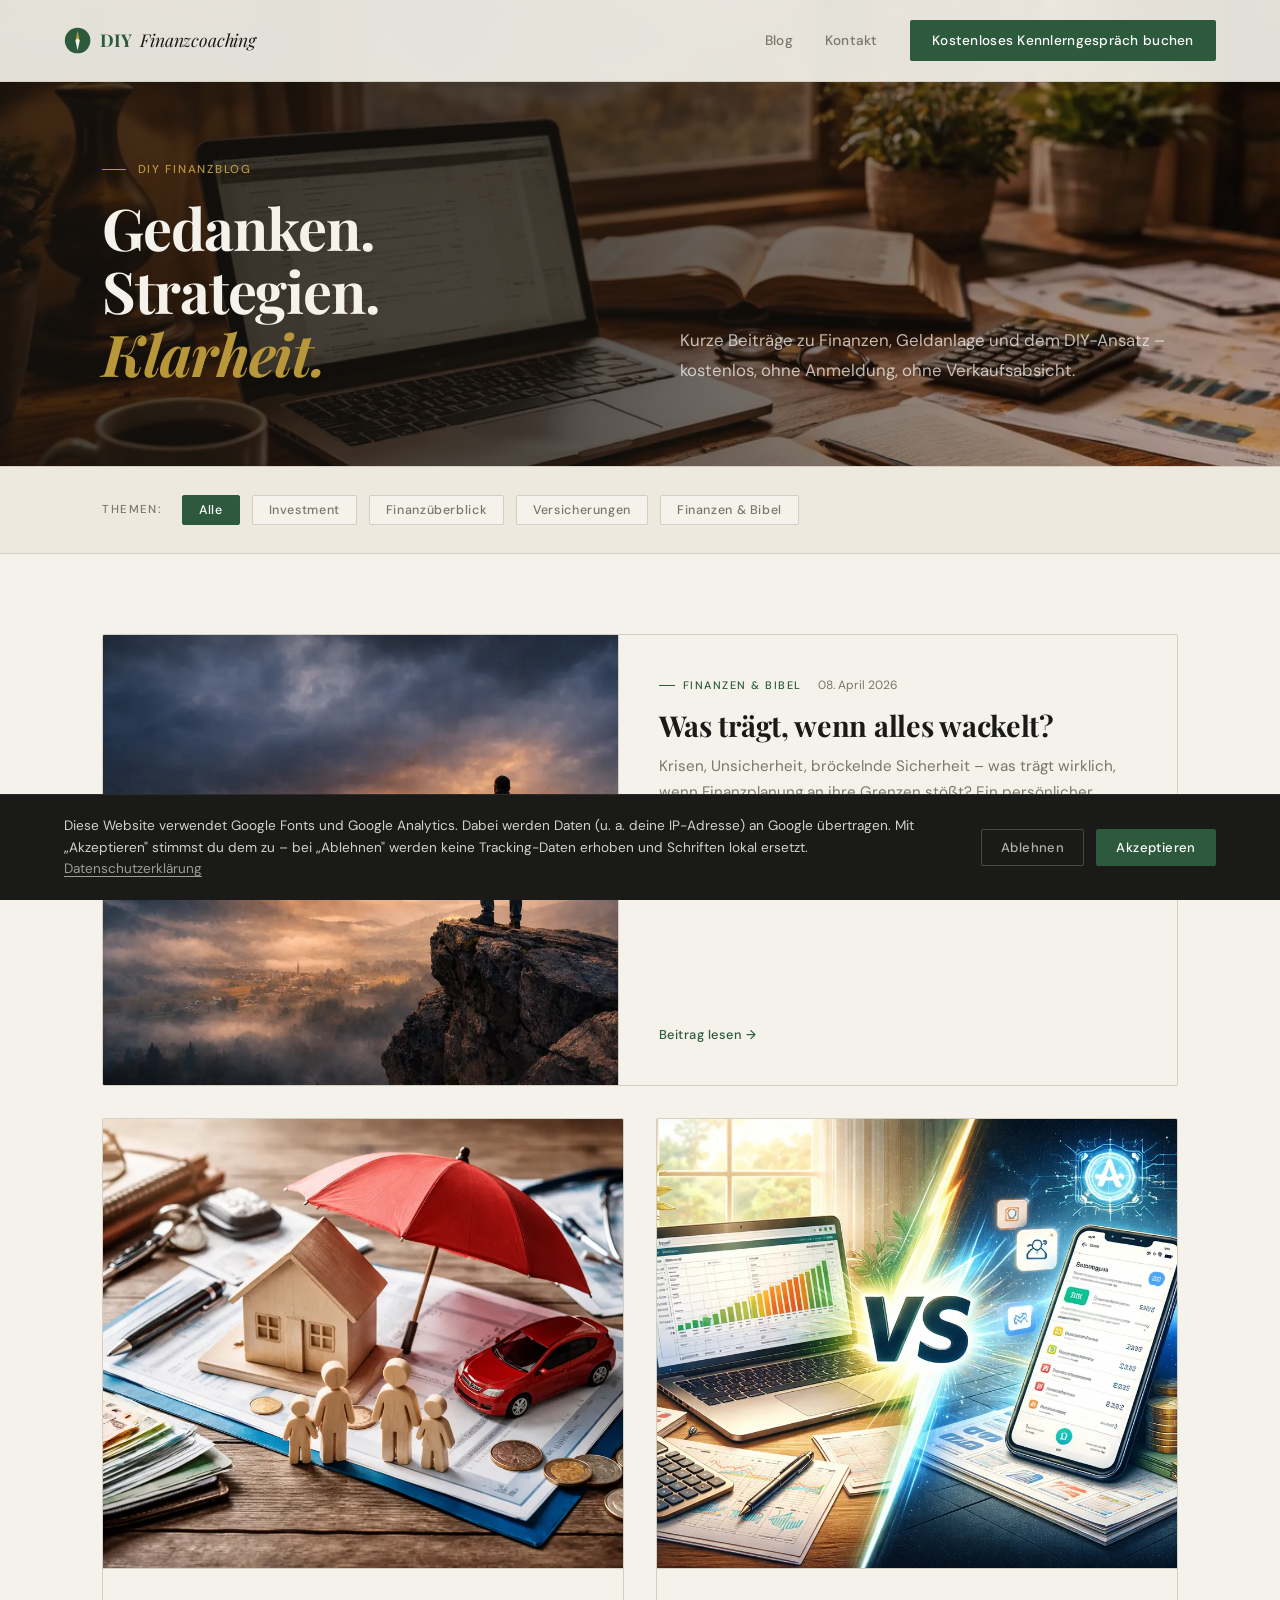
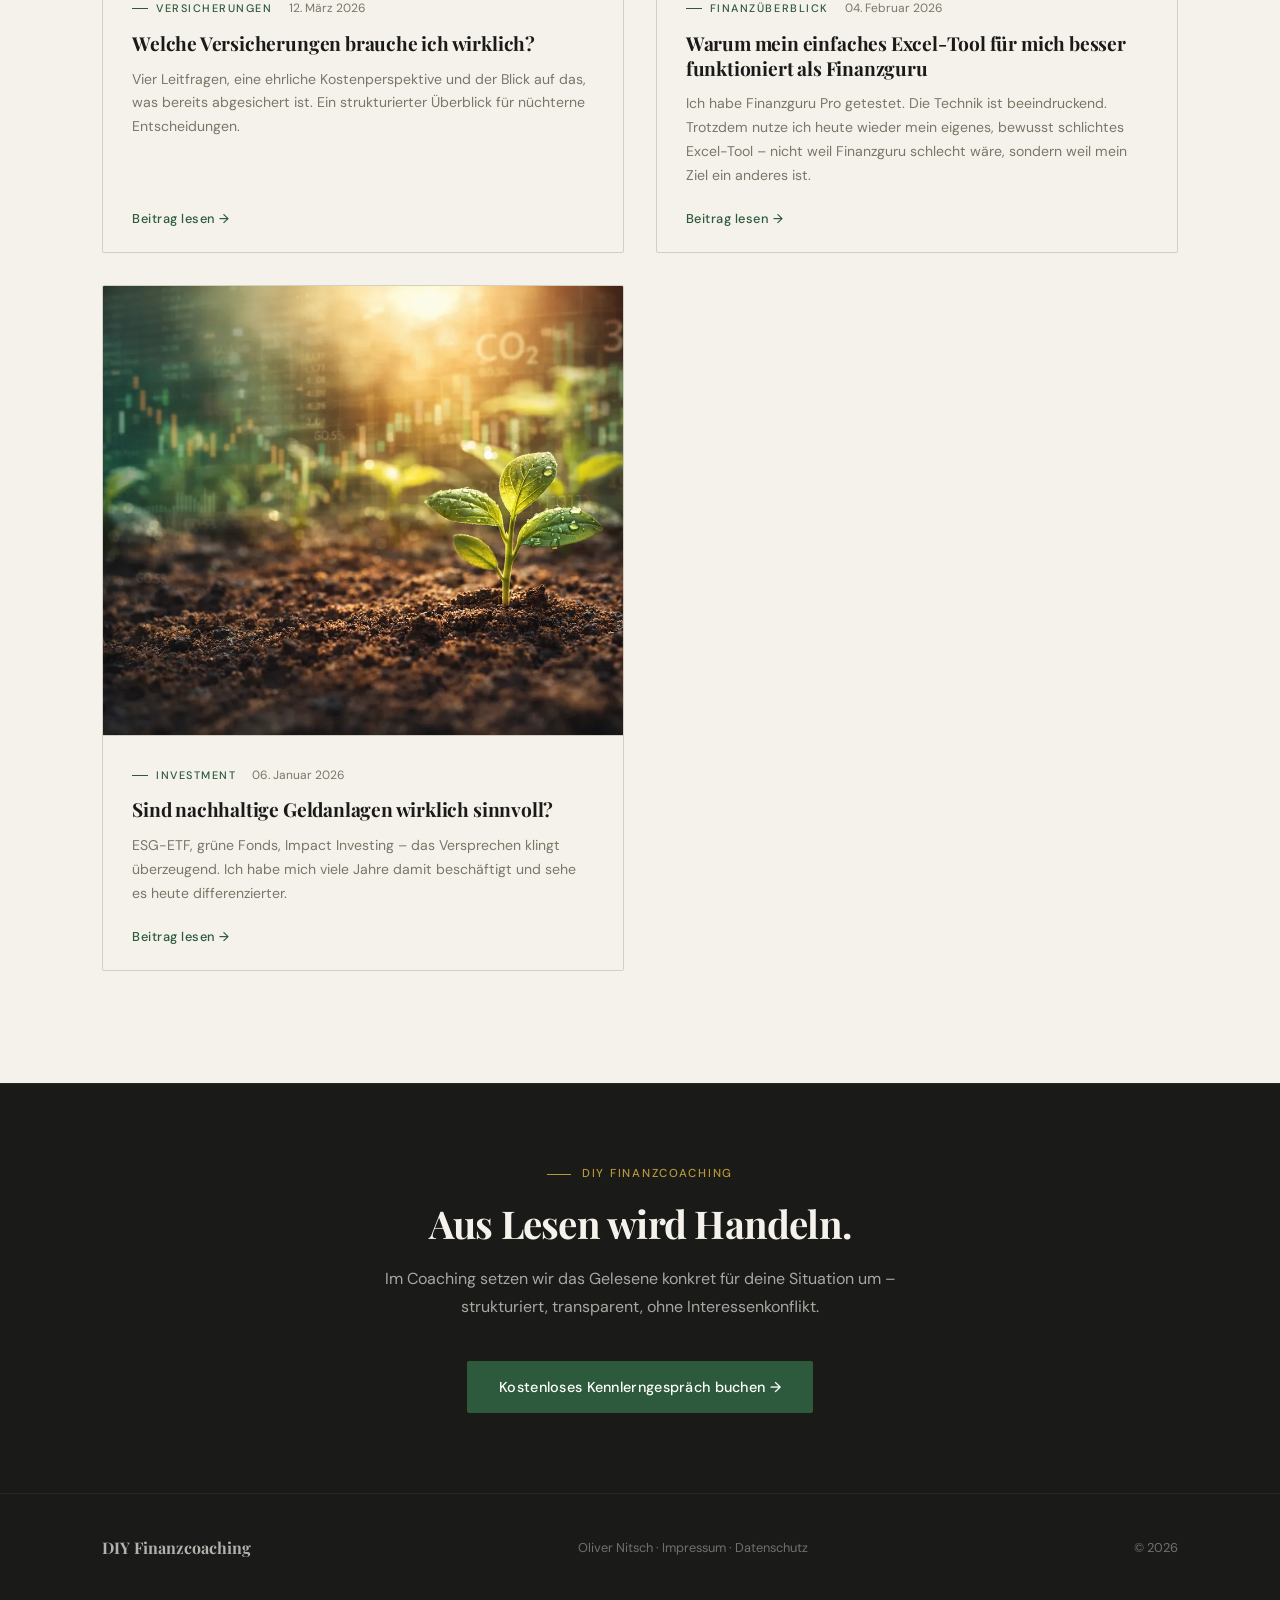
==== blog/index.html @ 5243a8ec "Kompass-Symbol als Logo-Mark und Favicon (grün solid) https://claude.ai/code/session_01SW8rrbf2dpoQe" ====
<!DOCTYPE html>
<html lang="de">
<head>
<meta charset="UTF-8">
<meta name="viewport" content="width=device-width, initial-scale=1.0">
<title>DIY Finanzblog – Oliver Nitsch</title>
<meta name="description" content="Der DIY Finanzblog von Oliver Nitsch: Praktische Strategien zu Geldanlage, Versicherungen und finanzieller Unabhängigkeit – kostenlos, ohne Anmeldung.">
<link rel="canonical" href="https://www.diy-finanzcoaching.de/blog/">
<meta property="og:title" content="DIY Finanzblog – Oliver Nitsch">
<meta property="og:description" content="Praktische Strategien zu Geldanlage, Versicherungen und finanzieller Unabhängigkeit – kostenlos, ohne Anmeldung, ohne Verkaufsabsicht.">
<meta property="og:type" content="website">
<meta property="og:url" content="https://www.diy-finanzcoaching.de/blog/">
<meta property="og:image" content="https://www.diy-finanzcoaching.de/Assets/Banner_Startseite.webp">
<meta name="twitter:card" content="summary_large_image">
<meta name="twitter:title" content="DIY Finanzblog – Oliver Nitsch">
<meta name="twitter:description" content="Praktische Strategien zu Geldanlage, Versicherungen und finanzieller Unabhängigkeit – kostenlos, ohne Anmeldung.">
<link rel="preconnect" href="https://fonts.googleapis.com">
<link href="https://fonts.googleapis.com/css2?family=Playfair+Display:ital,wght@0,400;0,700;1,400&family=DM+Sans:wght@300;400;500&display=swap" rel="stylesheet">
<link rel="stylesheet" href="../style.css">
<link rel="icon" type="image/x-icon" href="../favicon.ico">
<link rel="icon" type="image/png" sizes="32x32" href="../favicon_32.png">
<link rel="icon" type="image/png" sizes="16x16" href="../favicon_16.png">
<link rel="apple-touch-icon" sizes="180x180" href="../favicon_180.png">
</head>
<body>
<a href="#main-content" class="skip-link">Zum Inhalt springen</a>

<!-- NAV -->
<nav>
<a class="nav-logo" href="../"><svg class="nav-logo-mark" viewBox="0 0 100 100" aria-hidden="true"><circle cx="50" cy="50" r="47" fill="#2d5a3d"/><polygon points="50,14 58,50 50,58 42,50" fill="#b8973a"/><polygon points="50,86 42,50 50,42 58,50" fill="#f5f2eb"/><circle cx="50" cy="50" r="5" fill="#f5f2eb"/></svg>DIY <span>Finanzcoaching</span></a>
  <div class="nav-links">
    <a class="nav-link" href="../blog/">Blog</a>
    <a class="nav-link" href="../#contact">Kontakt</a>
  </div>
  <a class="nav-cta" href="https://calendly.com/diy-finanzcoaching-nitsch/neues-meeting" rel="noopener noreferrer">Kostenloses Kennlerngespräch buchen</a>
  <button class="nav-burger" aria-label="Menü öffnen">
    <span></span>
    <span></span>
    <span></span>
  </button>
</nav>

<main id="main-content">

<!-- BLOG HERO -->
<div class="blog-page-hero reveal">
  <div>
    <div class="section-label">DIY Finanzblog</div>
    <h1>Gedanken. Strategien. <em>Klarheit.</em></h1>
  </div>
  <p class="blog-hero-sub">Kurze Beiträge zu Finanzen, Geldanlage und dem DIY-Ansatz – kostenlos, ohne Anmeldung, ohne Verkaufsabsicht.</p>
</div>

<!-- FILTER BAR -->
<div class="blog-filter">
  <span class="blog-filter-label">Themen:</span>
  <button class="filter-btn active" data-filter="all">Alle</button>
  <button class="filter-btn" data-filter="Investment">Investment</button>
  <button class="filter-btn" data-filter="Finanzüberblick">Finanzüberblick</button>
  <button class="filter-btn" data-filter="Versicherungen">Versicherungen</button>
  <button class="filter-btn" data-filter="Finanzen &amp; Bibel">Finanzen &amp; Bibel</button>
</div>

<!-- BLOG GRID -->
<section class="blog-grid-section">
  <div class="blog-grid">

    <!-- POST 4 – featured (neuester Beitrag) -->
    <a class="blog-card featured reveal" href="was-traegt-wenn-alles-wackelt/" data-category="Finanzen &amp; Bibel">
      <img
        class="blog-card-img"
        src="was-traegt-wenn-alles-wackelt/banner.webp"
        alt="Was trägt, wenn alles wackelt?"
        loading="lazy"
        width="800"
        height="450"
      >
      <div class="blog-card-body">
        <div class="blog-card-meta">
          <span class="blog-card-category">Finanzen &amp; Bibel</span>
          <time class="blog-card-date" datetime="2026-04-08">08. April 2026</time>
        </div>
        <h2 class="blog-card-title">Was trägt, wenn alles wackelt?</h2>
        <p class="blog-card-excerpt">Krisen, Unsicherheit, bröckelnde Sicherheit – was trägt wirklich, wenn Finanzplanung an ihre Grenzen stößt? Ein persönlicher Beitrag über Finanzen und Vertrauen.</p>
        <span class="blog-card-link">Beitrag lesen →</span>
      </div>
    </a>

    <!-- POST 3 -->
    <a class="blog-card reveal" href="welche-versicherungen-brauche-ich-wirklich/" data-category="Versicherungen">
      <img
        class="blog-card-img"
        src="welche-versicherungen-brauche-ich-wirklich/banner.webp"
        alt="Welche Versicherungen brauche ich wirklich?"
        loading="lazy"
        width="800"
        height="450"
      >
      <div class="blog-card-body">
        <div class="blog-card-meta">
          <span class="blog-card-category">Versicherungen</span>
          <time class="blog-card-date" datetime="2026-03-12">12. März 2026</time>
        </div>
        <h2 class="blog-card-title">Welche Versicherungen brauche ich wirklich?</h2>
        <p class="blog-card-excerpt">Vier Leitfragen, eine ehrliche Kostenperspektive und der Blick auf das, was bereits abgesichert ist. Ein strukturierter Überblick für nüchterne Entscheidungen.</p>
        <span class="blog-card-link">Beitrag lesen →</span>
      </div>
    </a>

    <!-- POST 2 -->
    <a class="blog-card reveal" href="excel-tool-vs-finanzguru/" data-category="Finanzüberblick">
      <img
        class="blog-card-img"
        src="excel-tool-vs-finanzguru/banner.webp"
        alt="Excel-Tool vs. Finanzguru"
        loading="lazy"
        width="800"
        height="450"
      >
      <div class="blog-card-body">
        <div class="blog-card-meta">
          <span class="blog-card-category">Finanzüberblick</span>
          <time class="blog-card-date" datetime="2026-02-04">04. Februar 2026</time>
        </div>
        <h2 class="blog-card-title">Warum mein einfaches Excel-Tool für mich besser funktioniert als Finanzguru</h2>
        <p class="blog-card-excerpt">Ich habe Finanzguru Pro getestet. Die Technik ist beeindruckend. Trotzdem nutze ich heute wieder mein eigenes, bewusst schlichtes Excel-Tool – nicht weil Finanzguru schlecht wäre, sondern weil mein Ziel ein anderes ist.</p>
        <span class="blog-card-link">Beitrag lesen →</span>
      </div>
    </a>

    <!-- POST 1 -->
    <a class="blog-card reveal" href="sind-nachhaltige-geldanlagen-wirklich-sinnvoll/" data-category="Investment">
      <img
        class="blog-card-img"
        src="sind-nachhaltige-geldanlagen-wirklich-sinnvoll/banner.webp"
        alt="Sind nachhaltige Geldanlagen wirklich sinnvoll?"
        loading="lazy"
        width="800"
        height="450"
      >
      <div class="blog-card-body">
        <div class="blog-card-meta">
          <span class="blog-card-category">Investment</span>
          <time class="blog-card-date" datetime="2026-01-06">06. Januar 2026</time>
        </div>
        <h2 class="blog-card-title">Sind nachhaltige Geldanlagen wirklich sinnvoll?</h2>
        <p class="blog-card-excerpt">ESG-ETF, grüne Fonds, Impact Investing – das Versprechen klingt überzeugend. Ich habe mich viele Jahre damit beschäftigt und sehe es heute differenzierter.</p>
        <span class="blog-card-link">Beitrag lesen →</span>
      </div>
    </a>

  </div>
</section>

<!-- CTA BANNER -->
<section class="blog-cta-banner reveal">
  <div class="section-label">DIY Finanzcoaching</div>
  <h2>Aus Lesen wird Handeln.</h2>
  <p>Im Coaching setzen wir das Gelesene konkret für deine Situation um – strukturiert, transparent, ohne Interessenkonflikt.</p>
  <a href="https://calendly.com/diy-finanzcoaching-nitsch/neues-meeting" rel="noopener noreferrer" class="btn-primary">Kostenloses Kennlerngespräch buchen →</a>
</section>

</main>

<!-- FOOTER -->
<footer></footer>

<script src="../main.js"></script>
<script>
  // ── CATEGORY FILTER ──
  const filterBtns = document.querySelectorAll('.filter-btn');
  const cards = document.querySelectorAll('.blog-card');

  filterBtns.forEach(btn => {
    btn.addEventListener('click', () => {
      filterBtns.forEach(b => b.classList.remove('active'));
      btn.classList.add('active');

      const filter = btn.dataset.filter;
      cards.forEach(card => {
        const match = filter === 'all' || card.dataset.category === filter;
        card.style.display = match ? '' : 'none';
      });
    });
  });
</script>
</body>
</html>
---- style.css ----
/* ============================================================
   DIY Finanzcoaching – Stylesheet
   ============================================================ */

*, *::before, *::after { box-sizing: border-box; margin: 0; padding: 0; }

:root {
  --ink: #1a1a18;
  --paper: #f5f2eb;
  --cream: #ede9df;
  --accent: #2d5a3d;
  --accent-light: #4a8c5f;
  --gold: #b8973a;
  --muted: #7a7668;
  --border: #d4cfc3;
}

html { scroll-behavior: smooth; }

body {
  background: var(--paper);
  color: var(--ink);
  font-family: 'DM Sans', sans-serif;
  font-size: 16px;
  line-height: 1.7;
  overflow-x: hidden;
}

/* ── NOISE TEXTURE OVERLAY ── */
body::before {
  content: '';
  position: fixed;
  inset: 0;
  background-image: url("data:image/svg+xml,%3Csvg viewBox='0 0 256 256' xmlns='http://www.w3.org/2000/svg'%3E%3Cfilter id='n'%3E%3CfeTurbulence type='fractalNoise' baseFrequency='0.9' numOctaves=4/%3E%3C/filter%3E%3Crect width='256' height='256' filter='url(%23n)' opacity='0.1'/%3E%3C/svg%3E");
  pointer-events: none;
  z-index: 9999;
  opacity: 0.4;
}

/* ── NAV ── */
nav {
  position: fixed;
  top: 0; left: 0; right: 0;
  z-index: 100;
  display: flex;
  align-items: center;
  justify-content: space-between;
  padding: 1.25rem 5vw;
  background: rgba(245, 242, 235, 0.92);
  backdrop-filter: blur(12px);
  border-bottom: 1px solid var(--border);
  transition: transform 0.35s cubic-bezier(0.16, 1, 0.3, 1);
}

nav.nav--hidden { transform: translateY(-100%); }

.nav-logo {
  font-family: 'Playfair Display', serif;
  font-size: 1.1rem;
  font-weight: 700;
  letter-spacing: -0.01em;
  color: var(--accent);
  text-decoration: none;
  flex-shrink: 0;
  display: inline-flex;
  align-items: center;
  gap: 0.55rem;
}

.nav-logo-mark {
  width: 1.7rem;
  height: 1.7rem;
  flex-shrink: 0;
  display: block;
}

.nav-logo span { color: var(--ink); font-weight: 400; font-style: italic; }

.nav-links {
  display: flex;
  align-items: center;
  gap: 2rem;
  margin-left: auto;
  margin-right: 2rem;
}

.nav-link {
  font-size: 0.85rem;
  font-weight: 500;
  color: var(--muted);
  text-decoration: none;
  letter-spacing: 0.02em;
  position: relative;
  transition: color 0.2s;
}

.nav-link::after {
  content: '';
  position: absolute;
  bottom: -2px; left: 0;
  width: 0; height: 1px;
  background: var(--accent);
  transition: width 0.2s;
}

.nav-link:hover { color: var(--accent); }
.nav-link:hover::after { width: 100%; }

.nav-cta {
  background: var(--accent);
  color: #fff;
  padding: 0.55rem 1.4rem;
  border-radius: 2px;
  font-size: 0.85rem;
  font-weight: 500;
  text-decoration: none;
  letter-spacing: 0.02em;
  transition: background 0.2s;
  flex-shrink: 0;
}
.nav-cta:hover { background: var(--accent-light); }

/* ── BURGER ── */
.nav-burger {
  display: none;
  flex-direction: column;
  justify-content: center;
  gap: 5px;
  width: 36px;
  height: 36px;
  background: none;
  border: none;
  cursor: pointer;
  padding: 4px;
  flex-shrink: 0;
}

.nav-burger span {
  display: block;
  height: 1.5px;
  background: var(--ink);
  border-radius: 2px;
  transition: transform 0.3s, opacity 0.3s, width 0.3s;
  transform-origin: center;
}

.nav-burger span:nth-child(3) { width: 65%; }
nav.nav--open .nav-burger span:nth-child(1) { transform: translateY(6.5px) rotate(45deg); }
nav.nav--open .nav-burger span:nth-child(2) { opacity: 0; }
nav.nav--open .nav-burger span:nth-child(3) { width: 100%; transform: translateY(-6.5px) rotate(-45deg); }

/* ── MOBILE DRAWER ── */
.nav-drawer {
  position: fixed;
  inset: 0;
  z-index: 99;
  background: rgba(245, 242, 235, 0.98);
  backdrop-filter: blur(16px);
  display: flex;
  flex-direction: column;
  justify-content: center;
  align-items: flex-start;
  padding: 8rem 8vw 4rem;
  opacity: 0;
  pointer-events: none;
  transition: opacity 0.3s ease;
}

.nav-drawer.nav-drawer--open {
  opacity: 1;
  pointer-events: all;
}

.nav-drawer-link {
  font-family: 'Playfair Display', serif;
  font-size: clamp(2rem, 6vw, 3rem);
  font-weight: 700;
  color: var(--ink);
  text-decoration: none;
  letter-spacing: -0.02em;
  line-height: 1.2;
  padding: 0.6rem 0;
  border-bottom: 1px solid var(--border);
  width: 100%;
  display: flex;
  align-items: center;
  justify-content: space-between;
  transition: color 0.2s;
}

.nav-drawer-link::after {
  content: '→';
  font-family: 'DM Sans', sans-serif;
  font-size: 1.2rem;
  font-weight: 400;
  color: var(--accent);
  transition: transform 0.2s;
}

.nav-drawer-link:hover { color: var(--accent); }
.nav-drawer-link:hover::after { transform: translateX(4px); }
.nav-drawer-link:first-child { border-top: 1px solid var(--border); }

.nav-drawer-meta {
  display: flex;
  gap: 2rem;
  margin-top: 3rem;
}

.nav-drawer-meta a {
  font-size: 0.8rem;
  color: var(--muted);
  text-decoration: none;
  letter-spacing: 0.05em;
  text-transform: uppercase;
}

.nav-drawer-cta {
  margin-top: 2.5rem;
  width: 100%;
}

/* ── HERO ── */
.hero {
  min-height: 100svh;
  display: grid;
  grid-template-columns: 1fr 1fr;
  padding-top: 80px;
  position: relative;
  overflow: hidden;
  background-image: url('Assets/Banner_Startseite.webp');
  background-size: cover;
  background-position: center 30%;
  background-repeat: no-repeat;
}

/* Warm dark overlay so text stays readable */
.hero::after {
  content: '';
  position: absolute;
  inset: 0;
  background: linear-gradient(
    105deg,
    rgba(20, 18, 14, 0.82) 0%,
    rgba(20, 18, 14, 0.72) 48%,
    rgba(20, 18, 14, 0.20) 100%
  );
  pointer-events: none;
  z-index: 0;
}

.hero-left {
  display: flex;
  flex-direction: column;
  justify-content: center;
  gap: 1.8rem;
  padding: 6rem 5vw 6rem 8vw;
  position: relative;
  z-index: 1;
}

/* Textfarben für dunklen Hintergrund */
.hero .hero-eyebrow { color: var(--gold); }
.hero .hero-eyebrow::before { background: var(--gold); }
.hero h1 { color: var(--paper); }
.hero h1 em { color: var(--gold); }
.hero .hero-lead { color: rgba(245, 242, 235, 0.75); }

.hero .btn-secondary {
  color: var(--paper);
  border-color: rgba(245, 242, 235, 0.35);
  background: rgba(245, 242, 235, 0.07);
  backdrop-filter: blur(4px);
}
.hero .btn-secondary:hover {
  border-color: var(--gold);
  background: rgba(184, 151, 58, 0.12);
}

.hero-right {
  position: relative;
  display: flex;
  align-items: center;
  justify-content: center;
  background: transparent;
  border-left: 1px solid rgba(255,255,255,0.1);
  padding: 4rem 6vw;
  opacity: 0;
  animation: fadeIn 1s 0.6s forwards;
  z-index: 1;
}

.hero-right::after {
  content: '';
  position: absolute;
  inset: 0;
  background: rgba(245, 242, 235, 0.04);
  pointer-events: none;
  z-index: 1;
}

.stat-card {
  position: relative;
  z-index: 2;
}

.hero-right::before {
  content: '€';
  position: absolute;
  top: 50%; left: 50%;
  transform: translate(-55%, -52%);
  font-family: 'Playfair Display', serif;
  font-size: 26rem;
  font-weight: 700;
  color: rgba(184, 151, 58, 0.08);
  pointer-events: none;
  line-height: 1;
  z-index: 2;
}

.hero-eyebrow {
  display: inline-flex;
  align-items: center;
  gap: 0.6rem;
  font-size: 0.75rem;
  font-weight: 500;
  letter-spacing: 0.15em;
  text-transform: uppercase;
  color: var(--accent);
  margin-bottom: 1.8rem;
  opacity: 0;
  animation: fadeUp 0.7s 0.2s forwards;
}

.hero-eyebrow::before {
  content: '';
  display: block;
  width: 28px;
  height: 1px;
  background: var(--accent);
}

.hero h1 {
  font-family: 'Playfair Display', serif;
  font-size: clamp(2.6rem, 4.5vw, 4rem);
  font-weight: 700;
  line-height: 1.1;
  letter-spacing: -0.02em;
  margin-bottom: 1.6rem;
  opacity: 0;
  animation: fadeUp 0.8s 0.35s forwards;
}

.hero h1 em {
  font-style: italic;
  color: var(--accent);
}

.hero-lead {
  font-size: 1.05rem;
  color: var(--muted);
  max-width: 44ch;
  margin-bottom: 2.5rem;
  opacity: 0;
  animation: fadeUp 0.8s 0.5s forwards;
}

.hero-badges {
  display: flex;
  flex-wrap: wrap;
  gap: 0.6rem;
  margin-bottom: 2.8rem;
  opacity: 0;
  animation: fadeUp 0.8s 0.65s forwards;
}

.badge {
  font-size: 0.78rem;
  font-weight: 500;
  color: var(--accent);
  background: rgba(45, 90, 61, 0.08);
  border: 1px solid rgba(45, 90, 61, 0.2);
  padding: 0.3rem 0.85rem;
  border-radius: 100px;
  letter-spacing: 0.02em;
}

.hero-actions {
  display: flex;
  gap: 1rem;
  flex-wrap: wrap;
  opacity: 0;
  animation: fadeUp 0.8s 0.8s forwards;
}

.btn-primary {
  background: var(--accent);
  color: #fff;
  padding: 0.85rem 2rem;
  border-radius: 2px;
  font-size: 0.9rem;
  font-weight: 500;
  text-decoration: none;
  letter-spacing: 0.02em;
  transition: background 0.2s, transform 0.15s;
  display: inline-flex;
  align-items: center;
  gap: 0.5rem;
}
.btn-primary:hover { background: var(--accent-light); transform: translateY(-1px); }

.btn-secondary {
  color: var(--ink);
  padding: 0.85rem 1.8rem;
  border-radius: 2px;
  font-size: 0.9rem;
  font-weight: 500;
  text-decoration: none;
  border: 1px solid var(--border);
  transition: border-color 0.2s, background 0.2s;
}
.btn-secondary:hover { border-color: var(--accent); background: rgba(45,90,61,0.04); }


.stat-card {
  position: relative;
  background: var(--paper);
  border: 1px solid var(--border);
  border-radius: 4px;
  padding: 2.5rem;
  max-width: 360px;
  box-shadow: 0 4px 32px rgba(0,0,0,0.06);
}

.stat-card-label {
  font-size: 0.72rem;
  letter-spacing: 0.14em;
  text-transform: uppercase;
  color: var(--muted);
  margin-bottom: 1.4rem;
  font-weight: 500;
}

.stat-row {
  display: flex;
  justify-content: space-between;
  align-items: flex-end;
  margin-bottom: 1.4rem;
  padding-bottom: 1.4rem;
  border-bottom: 1px solid var(--border);
}
.stat-row:last-of-type { border-bottom: none; margin-bottom: 0; padding-bottom: 0; }

.stat-name { font-size: 0.85rem; color: var(--muted); }
.stat-value {
  font-family: 'Playfair Display', serif;
  font-size: 1.5rem;
  font-weight: 700;
  color: var(--ink);
}

.stat-value.highlight { color: var(--accent); }

.stat-diff {
  margin-top: 1.4rem;
  padding: 0.9rem 1.1rem;
  background: rgba(45,90,61,0.07);
  border-radius: 2px;
  border-left: 2px solid var(--accent);
  font-size: 0.85rem;
  color: var(--accent);
  font-weight: 500;
}

/* ── HERO TRUST COLUMN ── */
.hero-trust {
  position: relative;
  display: flex;
  flex-direction: column;
  gap: 2.5rem;
  max-width: 380px;
  width: 100%;
}

.hero-trust-label {
  font-size: 0.72rem;
  letter-spacing: 0.15em;
  text-transform: uppercase;
  color: var(--accent);
  font-weight: 500;
  display: flex;
  align-items: center;
  gap: 0.7rem;
}
.hero-trust-label::before {
  content: '';
  display: block;
  width: 24px;
  height: 1px;
  background: var(--accent);
}

.hero-trust-items {
  display: flex;
  flex-direction: column;
  gap: 0;
  border: 1px solid var(--border);
  border-radius: 2px;
  overflow: hidden;
}

.hero-trust-item {
  display: flex;
  align-items: flex-start;
  gap: 1.1rem;
  padding: 1.2rem 1.4rem;
  border-bottom: 1px solid var(--border);
  background: var(--paper);
  transition: background 0.2s;
}
.hero-trust-item:last-child { border-bottom: none; }
.hero-trust-item:hover { background: var(--cream); }

.hero-trust-icon {
  font-size: 0.9rem;
  color: var(--accent);
  font-weight: 700;
  width: 20px;
  flex-shrink: 0;
  margin-top: 0.15rem;
  text-align: center;
}

.hero-trust-title {
  font-size: 0.9rem;
  font-weight: 500;
  color: var(--ink);
  margin-bottom: 0.2rem;
}

.hero-trust-desc {
  font-size: 0.8rem;
  color: var(--muted);
  line-height: 1.55;
}

.hero-trust-quote {
  font-family: 'Playfair Display', serif;
  font-style: italic;
  font-size: 0.95rem;
  color: var(--muted);
  line-height: 1.7;
  padding-left: 1.2rem;
  border-left: 2px solid var(--border);
  margin: 0;
}

/* ── SECTION SHARED ── */
section { padding: 7rem 8vw; }

.section-label {
  font-size: 0.72rem;
  letter-spacing: 0.15em;
  text-transform: uppercase;
  color: var(--accent);
  font-weight: 500;
  margin-bottom: 1rem;
  display: flex;
  align-items: center;
  gap: 0.7rem;
}
.section-label::before {
  content: '';
  display: block;
  width: 24px;
  height: 1px;
  background: var(--accent);
}

.section-title {
  font-family: 'Playfair Display', serif;
  font-size: clamp(2rem, 3.5vw, 2.8rem);
  font-weight: 700;
  line-height: 1.15;
  letter-spacing: -0.02em;
  margin-bottom: 1.2rem;
}

.section-sub {
  font-size: 1.05rem;
  color: var(--muted);
  max-width: 52ch;
  line-height: 1.75;
}

/* ── PROBLEM SECTION ── */
.problem {
  background: var(--cream);
  color: var(--ink);
  display: grid;
  grid-template-columns: 1.1fr 0.9fr;
  gap: 6rem;
  align-items: center;
  border-top: 1px solid var(--border);
  border-bottom: 1px solid var(--border);
}

.problem .section-label { color: var(--accent); }
.problem .section-label::before { background: var(--accent); }
.problem .section-title { color: var(--ink); }
.problem .section-sub { color: var(--muted); }

.problem-left {
  display: flex;
  flex-direction: column;
  gap: 2rem;
}

.problem-header { }

.problem-quote {
  font-family: 'Playfair Display', serif;
  font-size: 1.15rem;
  font-style: italic;
  line-height: 1.75;
  color: var(--ink);
  padding: 2.5rem 2.5rem 2.5rem 3rem;
  border-left: 2px solid var(--accent);
  background: var(--cream);
  border-radius: 0 2px 2px 0;
  position: relative;
  align-self: center;
}

.problem-quote::before {
  content: '"';
  position: absolute;
  top: -0.5rem;
  left: 1.5rem;
  font-size: 5rem;
  color: var(--accent);
  opacity: 0.15;
  font-family: 'Playfair Display', serif;
  line-height: 1;
}

.problem-addendum {
  font-size: 0.95rem;
  color: var(--muted);
  line-height: 1.85;
  border-left: 2px solid var(--border);
  padding-left: 1.5rem;
}

/* ── FAQ SECTION ── */
.faq {
  background: var(--paper);
  border-top: 1px solid var(--border);
}

.faq-list {
  display: flex;
  flex-direction: column;
  gap: 0;
  margin-top: 3.5rem;
  border: 1px solid var(--border);
  border-radius: 2px;
  overflow: hidden;
}

.faq-item {
  border-bottom: 1px solid var(--border);
  background: var(--paper);
  transition: background 0.2s;
}

.faq-item:last-child { border-bottom: none; }

.faq-question {
  width: 100%;
  background: none;
  border: none;
  cursor: pointer;
  display: flex;
  justify-content: space-between;
  align-items: center;
  padding: 1.6rem 2rem;
  text-align: left;
  gap: 2rem;
  font-family: 'Playfair Display', serif;
  font-size: 1.05rem;
  font-weight: 700;
  color: var(--ink);
  letter-spacing: -0.01em;
  transition: color 0.2s;
}

.faq-question:hover { color: var(--accent); }

.faq-icon {
  flex-shrink: 0;
  width: 24px;
  height: 24px;
  border: 1px solid var(--border);
  border-radius: 50%;
  display: flex;
  align-items: center;
  justify-content: center;
  font-size: 0.9rem;
  color: var(--accent);
  transition: transform 0.3s, background 0.2s;
  font-style: normal;
  font-family: 'DM Sans', sans-serif;
  font-weight: 400;
}

.faq-item.faq-open .faq-icon {
  transform: rotate(45deg);
  background: var(--accent);
  color: #fff;
  border-color: var(--accent);
}

.faq-answer {
  max-height: 0;
  overflow: hidden;
  transition: max-height 0.4s cubic-bezier(0.16, 1, 0.3, 1), padding 0.3s;
  font-size: 0.95rem;
  color: var(--muted);
  line-height: 1.8;
  padding: 0 2rem;
}

.faq-item.faq-open .faq-answer {
  max-height: 400px;
  padding: 0 2rem 1.8rem;
}

/* ── APPROACH ── */
.approach {
  background: var(--paper);
  border-top: 1px solid var(--border);
  padding: 7rem 8vw;
}

.approach-grid {
  display: grid;
  grid-template-columns: repeat(3, 1fr);
  gap: 0;
  margin-top: 4rem;
  border: 1px solid var(--border);
}

.approach-card {
  padding: 2.5rem 2rem;
  border-right: 1px solid var(--border);
  position: relative;
  transition: background 0.2s;
}
.approach-card:last-child { border-right: none; }
.approach-card:hover { background: var(--cream); }

.approach-num {
  font-family: 'Playfair Display', serif;
  font-size: 3rem;
  font-weight: 700;
  color: rgba(45,90,61,0.1);
  line-height: 1;
  margin-bottom: 1rem;
}

.approach-title {
  font-family: 'Playfair Display', serif;
  font-size: 1.15rem;
  font-weight: 700;
  margin-bottom: 0.8rem;
  color: var(--ink);
}

.approach-text { font-size: 0.9rem; color: var(--muted); line-height: 1.7; }

.approach-tag {
  display: inline-block;
  margin-top: 1.2rem;
  font-size: 0.72rem;
  letter-spacing: 0.1em;
  text-transform: uppercase;
  font-weight: 500;
  padding: 0.3rem 0.7rem;
  border-radius: 2px;
}
.approach-grid--4 { grid-template-columns: repeat(4, 1fr); }

.tag-red { background: rgba(180,60,60,0.08); color: #b43c3c; }
.tag-amber { background: rgba(184,151,58,0.1); color: #7a6015; }
.tag-green { background: rgba(45,90,61,0.1); color: var(--accent); }

/* ── TOPICS ── */
.topics { background: var(--cream); }

.topics-intro {
  display: grid;
  grid-template-columns: 1fr 1fr;
  gap: 5rem;
  align-items: start;
  margin-bottom: 4rem;
}

.topics-grid {
  display: grid;
  grid-template-columns: repeat(2, 1fr);
  gap: 1px;
  background: var(--border);
  border: 1px solid var(--border);
}

.topic-item {
  background: var(--paper);
  padding: 2rem 2rem 2rem 2.5rem;
  display: flex;
  gap: 1.5rem;
  align-items: flex-start;
  transition: background 0.2s;
  cursor: default;
}
.topic-item:hover { background: var(--cream); }

.topic-icon {
  width: 44px;
  height: 44px;
  border-radius: 2px;
  background: rgba(45,90,61,0.08);
  display: flex;
  align-items: center;
  justify-content: center;
  font-size: 1.2rem;
  flex-shrink: 0;
}

.topic-title { font-weight: 500; font-size: 0.95rem; margin-bottom: 0.35rem; }
.topic-desc { font-size: 0.84rem; color: var(--muted); line-height: 1.6; }

/* ── COST SECTION ── */
.cost {
  background: var(--accent);
  color: var(--paper);
}

.cost .section-label { color: var(--gold); }
.cost .section-label::before { background: var(--gold); }
.cost .section-title { color: var(--paper); }
.cost .section-sub { color: rgba(245,242,235,0.7); }

.cost-layout {
  display: grid;
  grid-template-columns: 1fr 1.2fr;
  gap: 5rem;
  align-items: center;
  margin-top: 3.5rem;
}

.cost-chart {
  display: flex;
  flex-direction: column;
  gap: 1.2rem;
}

.cost-bar-row { display: flex; flex-direction: column; gap: 0.5rem; }

.cost-bar-label {
  display: flex;
  justify-content: space-between;
  align-items: baseline;
  font-size: 0.84rem;
  color: rgba(245,242,235,0.8);
}
.cost-bar-label strong { color: var(--paper); font-size: 1rem; font-family: 'Playfair Display', serif; }

.cost-bar-track {
  height: 10px;
  background: rgba(255,255,255,0.1);
  border-radius: 100px;
  overflow: hidden;
}
.cost-bar-fill {
  height: 100%;
  border-radius: 100px;
  transition: width 1.5s cubic-bezier(0.16,1,0.3,1);
}
.bar-muted { background: rgba(255,255,255,0.3); }
.bar-bright { background: var(--gold); }

.cost-caption {
  font-size: 0.8rem;
  color: rgba(245,242,235,0.5);
  margin-top: 0.5rem;
  font-style: italic;
}

.cost-facts {
  display: flex;
  flex-direction: column;
  gap: 1.5rem;
}

.cost-fact {
  padding: 1.4rem 1.6rem;
  background: rgba(255,255,255,0.06);
  border: 1px solid rgba(255,255,255,0.1);
  border-radius: 2px;
}
.cost-fact-num {
  font-family: 'Playfair Display', serif;
  font-size: 2.2rem;
  font-weight: 700;
  color: var(--gold);
  line-height: 1;
  margin-bottom: 0.35rem;
}
.cost-fact-text { font-size: 0.85rem; color: rgba(245,242,235,0.7); }

/* ── ABOUT ── */
.about {
  background: var(--paper);
  border-top: 1px solid var(--border);
  display: grid;
  grid-template-columns: 1fr 1.2fr;
  gap: 5rem;
  align-items: center;
}

.about-visual {
  position: relative;
  aspect-ratio: 4/5;
  background: var(--ink);
  border-radius: 2px;
  overflow: hidden;
  display: flex;
  align-items: flex-end;
}

/* Abstract person placeholder */
.about-visual::before {
  content: '';
  position: absolute;
  inset: 0;
  background: linear-gradient(160deg, #2d5a3d 0%, #1a1a18 100%);
}

.about-initial {
  position: absolute;
  inset: 0;
  font-family: 'Playfair Display', serif;
  font-size: 7rem;
  font-weight: 700;
  color: rgba(255,255,255,0);
  line-height: 1;
  letter-spacing: -0.04em;
  width: 100%;
  height: 100%;
  background-size: cover;
  background-position: center top;
  background-image: url('Assets/Portrait%20Bart%20gestutzt.webp');
  background-repeat: no-repeat;
}

.about-name-tag {
  position: relative;
  width: 100%;
  padding: 1.2rem 1.5rem;
  background: rgba(245,242,235,0.04);
  backdrop-filter: blur(8px);
  border-top: 1px solid rgba(255,255,255,0.08);
}
.about-name { color: var(--paper); font-weight: 500; font-size: 0.95rem; }
.about-role { color: rgba(245,242,235,0.5); font-size: 0.8rem; }

.about-content { padding-right: 2vw; }

.about-bio {
  font-size: 1rem;
  color: var(--ink);
  line-height: 1.8;
  margin-bottom: 1.5rem;
}

.about-bio + .about-bio { margin-top: -0.5rem; }

.about-values {
  display: flex;
  flex-direction: column;
  gap: 0.75rem;
  margin-top: 2rem;
}
.about-value {
  display: flex;
  align-items: flex-start;
  gap: 0.85rem;
  font-size: 0.9rem;
}
.about-value::before {
  content: '→';
  color: var(--accent);
  font-weight: 700;
  flex-shrink: 0;
  margin-top: 0.1rem;
}

/* ── BLOG ── */
.blog {
  background: var(--cream);
  border-top: 1px solid var(--border);
  border-bottom: 1px solid var(--border);
}

.blog-content {
  display: flex;
  flex-direction: column;
  align-items: flex-start;
  gap: 1.5rem;
}

/* ── PRICING ── */
.pricing { background: var(--cream); }

.pricing-layout {
  display: grid;
  grid-template-columns: 1fr 1.6fr;
  gap: 5rem;
  align-items: center;
  margin-top: 3.5rem;
}

.price-card {
  background: var(--ink);
  color: var(--paper);
  border-radius: 4px;
  padding: 3rem 2.5rem;
  position: relative;
  overflow: hidden;
}

.price-card::before {
  content: 'Jahresmitgliedschaft';
  position: absolute;
  /* 45° corner ribbon. Center sits on the corner diagonal so both ends
     are clipped symmetrically. Visible band length = 2·d (d = 5.5rem).
     Width is made wider than 2·d so both ends overshoot the card edges
     and get clipped flush by overflow:hidden. With width=b, height=h:
     right = d/√2 − b/2  and  top = d/√2 − h/2  (d/√2 ≈ 3.89rem). */
  top: 3.2rem;
  right: -4.1rem;
  width: 16rem;
  box-sizing: border-box;
  text-align: center;
  background: var(--gold);
  color: var(--ink);
  font-size: 0.65rem;
  font-weight: 700;
  line-height: 1;
  letter-spacing: 0.08em;
  text-transform: uppercase;
  padding: 0.35rem 0;
  transform: rotate(45deg);
}

.price-amount {
  font-family: 'Playfair Display', serif;
  font-size: 3.5rem;
  font-weight: 700;
  line-height: 1;
  margin: 1.5rem 0 0.4rem;
}
.price-amount sup { font-size: 1.5rem; vertical-align: super; }
.price-per { color: rgba(245,242,235,0.45); font-size: 0.85rem; margin-bottom: 2rem; }
.price-monthly { font-size: 0.85rem; color: var(--gold); margin-bottom: 2rem; }

.price-divider { border: none; border-top: 1px solid rgba(255,255,255,0.1); margin: 2rem 0; }

.price-features { display: flex; flex-direction: column; gap: 0.9rem; }
.price-feature {
  display: flex;
  align-items: flex-start;
  gap: 0.9rem;
  font-size: 0.88rem;
  color: rgba(245,242,235,0.8);
}
.price-feature-check {
  width: 18px;
  height: 18px;
  border-radius: 50%;
  background: rgba(45,90,61,0.5);
  display: flex;
  align-items: center;
  justify-content: center;
  flex-shrink: 0;
  margin-top: 0.1rem;
  font-size: 0.65rem;
  color: #a8d5b5;
}

.price-cta {
  display: block;
  text-align: center;
  background: var(--paper);
  color: var(--ink);
  padding: 0.9rem;
  border-radius: 2px;
  font-weight: 500;
  font-size: 0.9rem;
  text-decoration: none;
  margin-top: 2rem;
  transition: background 0.2s;
}
.price-cta:hover { background: var(--cream); }

.pricing-reasons {
  display: flex;
  flex-direction: column;
  gap: 1.8rem;
}

.reason {
  display: grid;
  grid-template-columns: 48px 1fr;
  gap: 1.2rem;
  align-items: flex-start;
}

.reason-icon {
  width: 48px;
  height: 48px;
  border: 1px solid var(--border);
  border-radius: 2px;
  display: flex;
  align-items: center;
  justify-content: center;
  font-size: 1.2rem;
  background: var(--cream);
  flex-shrink: 0;
}

.reason-title { font-weight: 500; font-size: 0.95rem; margin-bottom: 0.3rem; }
.reason-text { font-size: 0.87rem; color: var(--muted); line-height: 1.65; }

/* ── CONTACT ── */
.contact {
  background: var(--paper);
  border-top: 1px solid var(--border);
}

.contact-layout {
  display: grid;
  grid-template-columns: 1fr 1.4fr;
  gap: 5rem;
  align-items: start;
  margin-top: 3.5rem;
}

.contact-intro .section-sub {
  margin-top: 1rem;
}

.contact-meta {
  display: flex;
  flex-direction: column;
  gap: 1.25rem;
  margin-top: 2.5rem;
}

.contact-meta-item {
  display: flex;
  align-items: flex-start;
  gap: 0.85rem;
  font-size: 0.9rem;
  color: var(--muted);
}

.contact-meta-item::before {
  content: '→';
  color: var(--accent);
  font-weight: 700;
  flex-shrink: 0;
}

.contact-form {
  display: flex;
  flex-direction: column;
  gap: 1.25rem;
}

.form-row {
  display: grid;
  grid-template-columns: 1fr 1fr;
  gap: 1.25rem;
}

.form-group {
  display: flex;
  flex-direction: column;
  gap: 0.4rem;
}

.form-group label {
  font-size: 0.8rem;
  font-weight: 500;
  letter-spacing: 0.06em;
  text-transform: uppercase;
  color: var(--muted);
}

.form-group input,
.form-group textarea,
.form-group select {
  background: var(--cream);
  border: 1px solid var(--border);
  border-radius: 2px;
  padding: 0.85rem 1rem;
  font-family: 'DM Sans', sans-serif;
  font-size: 0.95rem;
  color: var(--ink);
  width: 100%;
  transition: border-color 0.2s;
  appearance: none;
}

.form-group input:focus,
.form-group textarea:focus,
.form-group select:focus {
  outline: none;
  border-color: var(--accent);
}

.form-group textarea {
  resize: vertical;
  min-height: 130px;
}

.form-submit {
  display: inline-flex;
  align-items: center;
  gap: 0.5rem;
  background: var(--ink);
  color: var(--paper);
  border: none;
  border-radius: 2px;
  padding: 0.9rem 2rem;
  font-family: 'DM Sans', sans-serif;
  font-size: 0.9rem;
  font-weight: 500;
  cursor: pointer;
  letter-spacing: 0.04em;
  transition: background 0.2s;
  align-self: flex-start;
}

.form-submit:hover { background: var(--accent); }

.form-note {
  font-size: 0.78rem;
  color: var(--muted);
  margin-top: -0.5rem;
}

.form-feedback {
  display: none;
  padding: 1rem 1.25rem;
  border-radius: 6px;
  font-size: 0.92rem;
  line-height: 1.6;
}

.form-feedback--success {
  display: block;
  background: #edf5f0;
  border: 1px solid #a8d4b8;
  color: var(--accent);
}

.form-feedback--error {
  display: block;
  background: #fdf3f2;
  border: 1px solid #f0b8b3;
  color: #b0352b;
}

/* ── FOOTER ── */
footer {
  background: var(--ink);
  color: rgba(245,242,235,0.4);
  padding: 2.5rem 8vw;
  display: flex;
  justify-content: space-between;
  align-items: center;
  font-size: 0.8rem;
  border-top: 1px solid rgba(255,255,255,0.06);
}

.footer-logo {
  font-family: 'Playfair Display', serif;
  font-size: 1rem;
  color: rgba(245,242,235,0.7);
  font-weight: 700;
}

footer a { color: rgba(245,242,235,0.4); text-decoration: none; }
footer a:hover { color: rgba(245,242,235,0.7); }

/* ── ANIMATIONS ── */
@keyframes fadeUp {
  from { opacity: 0; transform: translateY(18px); }
  to { opacity: 1; transform: translateY(0); }
}

@keyframes fadeIn {
  from { opacity: 0; }
  to { opacity: 1; }
}

/* ── SCROLL REVEAL ── */
.reveal {
  opacity: 0;
  transform: translateY(22px);
  transition: opacity 0.7s ease, transform 0.7s ease;
}
.reveal.visible {
  opacity: 1;
  transform: none;
}

/* ── RESPONSIVE ── */
@media (max-width: 900px) {
  .nav-links { display: none; }
  .nav-cta { display: none; }
  .nav-burger { display: flex; }

  .hero { grid-template-columns: 1fr; }
  .hero-right { display: none; }
  .hero-left { padding: 4rem 6vw; }
  .problem, .topics-intro, .about, .pricing-layout, .cost-layout {
    grid-template-columns: 1fr;
    gap: 2.5rem;
  }
  .approach-grid, .approach-grid--4 { grid-template-columns: 1fr; }
  .approach-card { border-right: none; border-bottom: 1px solid var(--border); }
  .topics-grid { grid-template-columns: 1fr; }
  .about-visual { aspect-ratio: 4/5; max-height: 420px; }
  .about-visual::before { display: none; }
  .contact-layout { grid-template-columns: 1fr; gap: 2.5rem; }
  .form-row { grid-template-columns: 1fr; }
  section { padding: 5rem 6vw; }
  footer { flex-direction: column; gap: 1rem; text-align: center; }
}

/* ── COOKIE BANNER ── */
.cookie-banner {
  position: fixed;
  bottom: 0; left: 0; right: 0;
  z-index: 200;
  background: var(--ink);
  color: rgba(245,242,235,0.85);
  padding: 1.25rem 5vw;
  display: flex;
  align-items: center;
  justify-content: space-between;
  gap: 2rem;
  font-size: 0.85rem;
  line-height: 1.6;
  border-top: 1px solid rgba(255,255,255,0.08);
  transform: translateY(100%);
  transition: transform 0.4s cubic-bezier(0.16, 1, 0.3, 1);
}

.cookie-banner.cookie-banner--visible { transform: translateY(0); }

.cookie-banner p { margin: 0; flex: 1; }

.cookie-banner a {
  color: rgba(245,242,235,0.6);
  text-decoration: underline;
  text-underline-offset: 3px;
}

.cookie-banner a:hover { color: var(--paper); }

.cookie-banner-actions {
  display: flex;
  gap: 0.75rem;
  flex-shrink: 0;
}

.cookie-btn {
  padding: 0.55rem 1.2rem;
  border-radius: 2px;
  font-family: 'DM Sans', sans-serif;
  font-size: 0.82rem;
  font-weight: 500;
  cursor: pointer;
  letter-spacing: 0.03em;
  border: 1px solid rgba(255,255,255,0.2);
  transition: background 0.2s, border-color 0.2s;
}

.cookie-btn-accept {
  background: var(--accent);
  color: #fff;
  border-color: var(--accent);
}

.cookie-btn-accept:hover { background: var(--accent-light); border-color: var(--accent-light); }

.cookie-btn-decline {
  background: transparent;
  color: rgba(245,242,235,0.7);
}

.cookie-btn-decline:hover { background: rgba(255,255,255,0.06); }

@media (max-width: 600px) {
  .cookie-banner { flex-direction: column; align-items: flex-start; gap: 1rem; }
  .cookie-banner-actions { width: 100%; }
  .cookie-btn { flex: 1; text-align: center; }
}

/* ── SKIP LINK ── */
.skip-link {
  position: absolute;
  top: -100%;
  left: 1rem;
  background: var(--ink);
  color: var(--paper);
  padding: 0.5rem 1rem;
  font-size: 0.85rem;
  z-index: 10000;
  transition: top 0.2s;
}
.skip-link:focus { top: 1rem; }

/* ── BLOG LIST ── */
.blog-page-hero {
  padding: 10rem 8vw 5rem;
  background: var(--ink);
  background-image: url('blog/banner.webp');
  background-size: cover;
  background-position: center 30%;
  background-repeat: no-repeat;
  border-bottom: 1px solid var(--border);
  display: grid;
  grid-template-columns: 1fr 1fr;
  gap: 5rem;
  align-items: end;
  position: relative;
  overflow: hidden;
}

.blog-page-hero::after {
  content: '';
  position: absolute;
  inset: 0;
  background: linear-gradient(
    105deg,
    rgba(20, 18, 14, 0.82) 0%,
    rgba(20, 18, 14, 0.72) 48%,
    rgba(20, 18, 14, 0.20) 100%
  );
  pointer-events: none;
  z-index: 0;
}

.blog-page-hero > * {
  position: relative;
  z-index: 1;
}

.blog-page-hero .section-label {
  margin-bottom: 1rem;
  color: var(--gold);
}

.blog-page-hero .section-label::before {
  background: var(--gold);
}

.blog-page-hero h1 {
  font-family: 'Playfair Display', serif;
  font-size: clamp(2.4rem, 4.5vw, 3.6rem);
  font-weight: 700;
  line-height: 1.1;
  letter-spacing: -0.02em;
  color: var(--paper);
  margin-bottom: 0;
}

.blog-page-hero h1 em {
  font-style: italic;
  color: var(--gold);
}

.blog-hero-sub {
  font-size: 1.05rem;
  color: rgba(245, 242, 235, 0.75);
  line-height: 1.8;
  max-width: 44ch;
  align-self: end;
}

.blog-filter {
  padding: 1.8rem 8vw;
  background: var(--cream);
  border-bottom: 1px solid var(--border);
  display: flex;
  align-items: center;
  gap: 0.75rem;
  flex-wrap: wrap;
}

.blog-filter-label {
  font-size: 0.72rem;
  letter-spacing: 0.12em;
  text-transform: uppercase;
  font-weight: 500;
  color: var(--muted);
  margin-right: 0.5rem;
}

.filter-btn {
  font-size: 0.78rem;
  font-weight: 500;
  letter-spacing: 0.05em;
  padding: 0.35rem 1rem;
  border-radius: 2px;
  border: 1px solid var(--border);
  background: var(--paper);
  color: var(--muted);
  cursor: pointer;
  transition: all 0.2s;
  font-family: 'DM Sans', sans-serif;
}

.filter-btn:hover,
.filter-btn.active {
  background: var(--accent);
  color: #fff;
  border-color: var(--accent);
}

.blog-grid-section {
  padding: 5rem 8vw 7rem;
  background: var(--paper);
}

.blog-grid {
  display: grid;
  grid-template-columns: repeat(2, 1fr);
  gap: 2rem;
}

.blog-card {
  background: var(--paper);
  border: 1px solid var(--border);
  border-radius: 2px;
  overflow: hidden;
  display: flex;
  flex-direction: column;
  transition: box-shadow 0.25s, transform 0.25s;
  text-decoration: none;
  color: inherit;
}

.blog-card:hover {
  box-shadow: 0 8px 40px rgba(0,0,0,0.09);
  transform: translateY(-3px);
}

.blog-card-img {
  width: 100%;
  aspect-ratio: 16/9;
  object-fit: cover;
  display: block;
  border-bottom: 1px solid var(--border);
}

.blog-card-body {
  padding: 1.8rem 1.8rem 1.4rem;
  display: flex;
  flex-direction: column;
  flex: 1;
  gap: 0.75rem;
}

.blog-card-meta {
  display: flex;
  align-items: center;
  gap: 1rem;
}

.blog-card-category {
  font-size: 0.68rem;
  font-weight: 500;
  letter-spacing: 0.14em;
  text-transform: uppercase;
  color: var(--accent);
  display: flex;
  align-items: center;
  gap: 0.5rem;
}

.blog-card-category::before {
  content: '';
  display: block;
  width: 16px;
  height: 1px;
  background: var(--accent);
}

.blog-card-date {
  font-size: 0.75rem;
  color: var(--muted);
}

.blog-card-title {
  font-family: 'Playfair Display', serif;
  font-size: 1.2rem;
  font-weight: 700;
  line-height: 1.3;
  letter-spacing: -0.01em;
  color: var(--ink);
  margin: 0;
}

.blog-card-excerpt {
  font-size: 0.88rem;
  color: var(--muted);
  line-height: 1.7;
  flex: 1;
}

.blog-card-link {
  font-size: 0.8rem;
  font-weight: 500;
  color: var(--accent);
  letter-spacing: 0.04em;
  display: flex;
  align-items: center;
  gap: 0.4rem;
  margin-top: 0.5rem;
  transition: gap 0.2s;
}

.blog-card:hover .blog-card-link { gap: 0.7rem; }

.blog-card.solo {
  grid-column: 1 / -1;
  flex-direction: row;
}

.blog-card.solo .blog-card-img {
  width: 48%;
  aspect-ratio: auto;
  flex-shrink: 0;
  border-bottom: none;
  border-right: 1px solid var(--border);
}

.blog-card.solo .blog-card-body {
  justify-content: center;
}

.blog-card.featured {
  grid-column: 1 / -1;
  flex-direction: row;
}

.blog-card.featured .blog-card-img {
  width: 48%;
  aspect-ratio: auto;
  flex-shrink: 0;
  border-bottom: none;
  border-right: 1px solid var(--border);
}

.blog-card.featured .blog-card-body {
  padding: 2.5rem 2.5rem;
  justify-content: center;
}

.blog-card.featured .blog-card-title {
  font-size: 1.8rem;
  line-height: 1.2;
}

.blog-card.featured .blog-card-excerpt {
  font-size: 0.95rem;
  max-width: 52ch;
}

.blog-cta-banner {
  background: var(--ink);
  color: var(--paper);
  padding: 5rem 8vw;
  text-align: center;
  border-top: 1px solid rgba(255,255,255,0.06);
}

.blog-cta-banner .section-label {
  color: var(--gold);
  justify-content: center;
}

.blog-cta-banner .section-label::before {
  background: var(--gold);
}

.blog-cta-banner h2 {
  font-family: 'Playfair Display', serif;
  font-size: clamp(1.8rem, 3vw, 2.4rem);
  font-weight: 700;
  line-height: 1.2;
  letter-spacing: -0.02em;
  color: var(--paper);
  margin: 1rem auto 1.2rem;
  max-width: 46ch;
}

.blog-cta-banner p {
  color: rgba(245,242,235,0.65);
  font-size: 1rem;
  line-height: 1.75;
  max-width: 48ch;
  margin: 0 auto 2.5rem;
}

@media (max-width: 900px) {
  .blog-page-hero {
    grid-template-columns: 1fr;
    gap: 2rem;
    padding-top: 7rem;
  }
  .blog-grid { grid-template-columns: 1fr; }
  .blog-card.featured,
  .blog-card.solo {
    flex-direction: column;
    grid-column: auto;
  }
  .blog-card.featured .blog-card-img,
  .blog-card.solo .blog-card-img {
    width: 100%;
    aspect-ratio: 16/9;
    border-right: none;
    border-bottom: 1px solid var(--border);
  }
}

/* ── BLOG POST ── */
.post-hero {
  padding-top: 80px;
  background: var(--paper);
}

.post-banner {
  width: 100%;
  max-height: 520px;
  object-fit: cover;
  display: block;
  border-bottom: 1px solid var(--border);
}

.post-header {
  max-width: 760px;
  margin: 0 auto;
  padding: 4rem 2rem 2.5rem;
}

.post-meta {
  display: flex;
  align-items: center;
  gap: 1.5rem;
  margin-bottom: 1.8rem;
  flex-wrap: wrap;
}

.post-category {
  font-size: 0.72rem;
  font-weight: 500;
  letter-spacing: 0.15em;
  text-transform: uppercase;
  color: var(--accent);
  display: flex;
  align-items: center;
  gap: 0.6rem;
}

.post-category::before {
  content: '';
  display: block;
  width: 24px;
  height: 1px;
  background: var(--accent);
}

.post-date {
  font-size: 0.8rem;
  color: var(--muted);
  font-weight: 400;
}

.post-title {
  font-family: 'Playfair Display', serif;
  font-size: clamp(2rem, 4vw, 3rem);
  font-weight: 700;
  line-height: 1.15;
  letter-spacing: -0.02em;
  color: var(--ink);
  margin-bottom: 1.5rem;
}

.post-lead {
  font-size: 1.1rem;
  color: var(--muted);
  line-height: 1.8;
  border-left: 2px solid var(--accent);
  padding-left: 1.4rem;
  margin-bottom: 0;
  font-style: italic;
  font-family: 'Playfair Display', serif;
}

.post-body {
  max-width: 760px;
  margin: 0 auto;
  padding: 3rem 2rem 5rem;
}

.post-body p {
  font-size: 1rem;
  color: var(--ink);
  line-height: 1.85;
  margin-bottom: 1.6rem;
}

.post-body p em {
  font-family: 'Playfair Display', serif;
  font-style: italic;
  color: var(--accent);
}

.post-body h2 {
  font-family: 'Playfair Display', serif;
  font-size: 1.6rem;
  font-weight: 700;
  letter-spacing: -0.02em;
  line-height: 1.25;
  color: var(--ink);
  margin-top: 3.5rem;
  margin-bottom: 1.2rem;
  padding-bottom: 0.75rem;
  border-bottom: 1px solid var(--border);
}

.post-body ul {
  list-style: none;
  padding: 0;
  margin: 1.2rem 0 1.6rem;
  display: flex;
  flex-direction: column;
  gap: 0.5rem;
}

.post-body ul li {
  font-size: 1rem;
  color: var(--ink);
  line-height: 1.7;
  display: flex;
  align-items: flex-start;
  gap: 0.9rem;
}

.post-body ul li::before {
  content: '→';
  color: var(--accent);
  font-weight: 700;
  flex-shrink: 0;
  margin-top: 0.1rem;
}

.post-compare {
  display: grid;
  grid-template-columns: 1fr 1fr;
  gap: 1px;
  background: var(--border);
  border: 1px solid var(--border);
  border-radius: 2px;
  margin: 2rem 0;
  overflow: hidden;
}

.post-compare-col {
  background: var(--paper);
  padding: 1.8rem 1.8rem;
  display: flex;
  flex-direction: column;
  gap: 0.9rem;
}

.post-compare-col.highlight {
  background: rgba(45,90,61,0.05);
}

.post-compare-label {
  font-size: 0.72rem;
  letter-spacing: 0.15em;
  text-transform: uppercase;
  font-weight: 500;
  color: var(--muted);
  margin-bottom: 0.2rem;
}

.post-compare-col.highlight .post-compare-label {
  color: var(--accent);
}

.post-compare-title {
  font-family: 'Playfair Display', serif;
  font-size: 1.1rem;
  font-weight: 700;
  color: var(--ink);
  margin-bottom: 0.4rem;
}

.post-compare-item {
  font-size: 0.88rem;
  color: var(--muted);
  line-height: 1.6;
  display: flex;
  align-items: flex-start;
  gap: 0.7rem;
}

.post-compare-item::before {
  content: '→';
  color: var(--accent);
  font-weight: 700;
  flex-shrink: 0;
}

.post-pullquote {
  margin: 3rem 0;
  padding: 2rem 2.5rem;
  background: var(--ink);
  color: var(--paper);
  border-radius: 2px;
  position: relative;
  overflow: hidden;
}

.post-pullquote::before {
  content: '"';
  position: absolute;
  top: -1rem;
  left: 1.5rem;
  font-family: 'Playfair Display', serif;
  font-size: 8rem;
  color: rgba(184,151,58,0.2);
  line-height: 1;
  pointer-events: none;
}

.post-pullquote p {
  font-family: 'Playfair Display', serif;
  font-style: italic;
  font-size: 1.25rem;
  line-height: 1.65;
  color: var(--paper);
  margin-bottom: 0 !important;
  position: relative;
}

.post-highlight-box {
  background: var(--ink);
  color: var(--paper);
  border-radius: 2px;
  padding: 2rem 2.2rem;
  margin: 2.5rem 0;
  display: flex;
  flex-direction: column;
  gap: 0.6rem;
}

.post-highlight-box .highlight-label {
  font-size: 0.72rem;
  letter-spacing: 0.15em;
  text-transform: uppercase;
  color: var(--gold);
  font-weight: 500;
}

.post-highlight-box .highlight-text {
  font-family: 'Playfair Display', serif;
  font-size: 1.2rem;
  font-style: italic;
  color: var(--paper);
  line-height: 1.6;
  margin: 0;
}

.post-fazit {
  background: rgba(45,90,61,0.06);
  border: 1px solid rgba(45,90,61,0.18);
  border-radius: 2px;
  padding: 2rem 2.2rem;
  margin-top: 3.5rem;
}

.post-fazit-label {
  font-size: 0.72rem;
  letter-spacing: 0.15em;
  text-transform: uppercase;
  color: var(--accent);
  font-weight: 500;
  margin-bottom: 1rem;
  display: flex;
  align-items: center;
  gap: 0.6rem;
}

.post-fazit-label::before {
  content: '';
  display: block;
  width: 20px;
  height: 1px;
  background: var(--accent);
}

.post-fazit p {
  color: var(--ink) !important;
  margin-bottom: 0.9rem !important;
}

.post-fazit p:last-child {
  margin-bottom: 0 !important;
}

/* ── POST BIBLE QUOTE ── */
.post-bible {
  margin: 2rem 0;
  padding: 1.5rem 2rem;
  border-left: 3px solid var(--gold);
  background: var(--cream);
  font-style: italic;
  color: var(--ink);
  font-size: 1rem;
  line-height: 1.8;
}

.post-bible cite {
  display: block;
  margin-top: 0.75rem;
  font-style: normal;
  font-size: 0.85rem;
  color: var(--muted);
  font-weight: 500;
}

/* ── POST TABLE ── */
.post-table {
  width: 100%;
  border-collapse: collapse;
  margin: 2rem 0;
  font-size: 0.95rem;
}

.post-table th,
.post-table td {
  text-align: left;
  padding: 0.75rem 1rem;
  border-bottom: 1px solid var(--border);
}

.post-table thead th {
  background: var(--cream);
  font-weight: 600;
  font-size: 0.85rem;
  letter-spacing: 0.04em;
  text-transform: uppercase;
  color: var(--muted);
}

.post-table tbody tr:last-child td {
  border-bottom: none;
}

.post-table-total td {
  border-top: 2px solid var(--ink);
  padding-top: 1rem;
}

/* ── POST EXTERNAL LINK ── */
.post-external-link {
  display: inline-block;
  color: var(--accent);
  font-weight: 500;
  text-decoration: none;
  border-bottom: 1px solid var(--accent-light);
  transition: color 0.2s, border-color 0.2s;
}

.post-external-link:hover {
  color: var(--accent-light);
  border-color: var(--accent-light);
}

.post-author-bar {
  max-width: 760px;
  margin: 0 auto;
  padding: 0 2rem 5rem;
}

.post-author-inner {
  border-top: 1px solid var(--border);
  padding-top: 2.5rem;
  display: flex;
  align-items: center;
  gap: 1.5rem;
}

.post-author-avatar {
  width: 56px;
  height: 56px;
  border-radius: 50%;
  flex-shrink: 0;
  overflow: hidden;
  object-fit: cover;
  object-position: center top;
  background: var(--ink);
}

.post-author-info {
  display: flex;
  flex-direction: column;
  gap: 0.2rem;
}

.post-author-name {
  font-weight: 500;
  font-size: 0.95rem;
  color: var(--ink);
}

.post-author-role {
  font-size: 0.8rem;
  color: var(--muted);
}

.post-cta-banner {
  background: var(--ink);
  color: var(--paper);
  padding: 5rem 8vw;
  text-align: center;
  border-top: 1px solid rgba(255,255,255,0.06);
}

.post-cta-banner .section-label {
  color: var(--gold);
  justify-content: center;
}

.post-cta-banner .section-label::before {
  background: var(--gold);
}

.post-cta-banner h2 {
  font-family: 'Playfair Display', serif;
  font-size: clamp(1.8rem, 3vw, 2.4rem);
  font-weight: 700;
  line-height: 1.2;
  letter-spacing: -0.02em;
  color: var(--paper);
  margin: 1rem auto 1.2rem;
  max-width: 46ch;
}

.post-cta-banner p {
  color: rgba(245,242,235,0.65);
  font-size: 1rem;
  line-height: 1.75;
  max-width: 48ch;
  margin: 0 auto 2.5rem;
}

.post-back {
  display: inline-flex;
  align-items: center;
  gap: 0.5rem;
  font-size: 0.82rem;
  font-weight: 500;
  color: var(--muted);
  text-decoration: none;
  letter-spacing: 0.04em;
  text-transform: uppercase;
  transition: color 0.2s;
  margin-bottom: 2rem;
}

.post-back:hover { color: var(--accent); }

.post-back::before {
  content: '←';
  font-size: 1rem;
  color: var(--accent);
}

/* ESG highlight box (sind-nachhaltige post) */
.post-esg-box {
  background: var(--cream);
  border: 1px solid var(--border);
  border-left: 3px solid var(--accent);
  border-radius: 2px;
  padding: 1.6rem 2rem;
  margin: 2rem 0;
  display: flex;
  flex-direction: column;
  gap: 0.6rem;
}

.post-esg-box .esg-label {
  font-size: 0.72rem;
  letter-spacing: 0.15em;
  text-transform: uppercase;
  color: var(--accent);
  font-weight: 500;
  margin-bottom: 0.4rem;
}

.post-esg-row {
  display: flex;
  align-items: baseline;
  gap: 1rem;
  font-size: 0.95rem;
  color: var(--ink);
  line-height: 1.6;
}

.post-esg-letter {
  font-family: 'Playfair Display', serif;
  font-size: 1.3rem;
  font-weight: 700;
  color: var(--accent);
  min-width: 1.4rem;
}

@media (max-width: 700px) {
  .post-header,
  .post-body,
  .post-author-bar { padding-left: 1.25rem; padding-right: 1.25rem; }
  .post-pullquote { padding: 1.5rem 1.5rem; }
  .post-pullquote p { font-size: 1.05rem; }
  .post-compare { grid-template-columns: 1fr; }
}

/* ── LEGAL ── */
.legal-hero {
  padding: 8rem 8vw 4rem;
  border-bottom: 1px solid var(--border);
}

.legal-hero .section-label { margin-bottom: 1rem; }

.legal-hero h1 {
  font-family: 'Playfair Display', serif;
  font-size: clamp(2rem, 3.5vw, 2.8rem);
  font-weight: 700;
  line-height: 1.15;
  letter-spacing: -0.02em;
  margin-bottom: 0.5rem;
}

.legal-hero p {
  font-size: 0.9rem;
  color: var(--muted);
}

.legal-body {
  max-width: 740px;
  margin: 0 auto;
  padding: 4rem 8vw 6rem;
}

.legal-body h2 {
  font-family: 'Playfair Display', serif;
  font-size: 1.4rem;
  font-weight: 700;
  margin: 3rem 0 0.8rem;
  color: var(--ink);
  letter-spacing: -0.01em;
}

/* impressum h3 style */
.legal-body h3.legal-h3-label {
  font-size: 0.72rem;
  font-weight: 500;
  letter-spacing: 0.15em;
  text-transform: uppercase;
  color: var(--accent);
  margin: 2.5rem 0 0.75rem;
  display: flex;
  align-items: center;
  gap: 0.7rem;
}
.legal-body h3.legal-h3-label::before {
  content: '';
  display: block;
  width: 20px;
  height: 1px;
  background: var(--accent);
}

/* datenschutz h3 style */
.legal-body h3 {
  font-size: 1rem;
  font-weight: 500;
  margin: 2rem 0 0.5rem;
  color: var(--ink);
}

.legal-body p {
  font-size: 0.95rem;
  color: var(--muted);
  line-height: 1.8;
  margin-bottom: 1rem;
}

.legal-body ul {
  list-style: none;
  padding: 0;
  margin: 0.5rem 0 1rem;
  display: flex;
  flex-direction: column;
  gap: 0.5rem;
}

.legal-body ul li {
  font-size: 0.95rem;
  color: var(--muted);
  line-height: 1.75;
  padding-left: 1.4rem;
  position: relative;
}

.legal-body ul li::before {
  content: '→';
  color: var(--accent);
  position: absolute;
  left: 0;
  font-weight: 700;
  font-size: 0.85rem;
}

.legal-divider {
  border: none;
  border-top: 1px solid var(--border);
  margin: 2.5rem 0;
}

.legal-highlight {
  background: rgba(45,90,61,0.06);
  border-left: 2px solid var(--accent);
  padding: 1.4rem 1.6rem;
  border-radius: 0 2px 2px 0;
  margin: 1.5rem 0;
}

.legal-highlight p {
  margin: 0 0 0.6rem;
  font-size: 0.9rem;
  color: var(--ink);
  line-height: 1.75;
}

.legal-highlight p:last-child { margin-bottom: 0; }

.legal-address {
  font-style: normal;
  font-size: 0.95rem;
  color: var(--muted);
  line-height: 1.9;
  margin-bottom: 1rem;
}

.contact-row {
  display: flex;
  align-items: center;
  gap: 0.5rem;
  font-size: 0.95rem;
  color: var(--muted);
  margin-top: 0.5rem;
}

.contact-row a {
  color: var(--accent);
  text-decoration: none;
  font-weight: 500;
}

.contact-row a:hover { text-decoration: underline; }

.back-link {
  display: inline-flex;
  align-items: center;
  gap: 0.5rem;
  font-size: 0.85rem;
  color: var(--accent);
  text-decoration: none;
  font-weight: 500;
  margin-bottom: 1.5rem;
  letter-spacing: 0.02em;
  transition: gap 0.2s;
}

.back-link:hover { gap: 0.75rem; }

.taetig-badge {
  display: inline-flex;
  align-items: center;
  gap: 0.5rem;
  font-size: 0.82rem;
  font-weight: 500;
  color: var(--accent);
  background: rgba(45,90,61,0.08);
  border: 1px solid rgba(45,90,61,0.2);
  padding: 0.4rem 1rem;
  border-radius: 100px;
  margin-top: 0.5rem;
}

/* ── PRINCIPLE SECTION (Das Prinzip) ── */
.principle {
  background: var(--cream);
  color: var(--ink);
  border-top: 1px solid var(--border);
  border-bottom: 1px solid var(--border);
}

.principle .section-label { color: var(--accent); }
.principle .section-label::before { background: var(--accent); }

.principle-intro {
  max-width: 760px;
  margin-bottom: 4rem;
}

.principle-lead {
  font-size: 1.1rem;
  color: var(--muted);
  line-height: 1.85;
  margin-top: 1.5rem;
  max-width: 68ch;
}
.principle-lead strong { color: var(--ink); font-weight: 500; }

.principle-steps {
  display: flex;
  flex-direction: column;
  gap: 2.75rem;
}

.principle-step {
  display: grid;
  grid-template-columns: 3.5rem 1fr;
  gap: 1.75rem;
  align-items: start;
}

.principle-step-num {
  font-family: 'Playfair Display', serif;
  font-size: 2.6rem;
  font-weight: 700;
  color: rgba(45,90,61,0.18);
  line-height: 0.9;
}

.principle-step-title {
  font-family: 'Playfair Display', serif;
  font-size: 1.3rem;
  font-weight: 700;
  color: var(--ink);
  margin-bottom: 0.9rem;
}

.principle-step-text {
  font-size: 1rem;
  color: var(--muted);
  line-height: 1.85;
  max-width: 62ch;
}

.principle-callout {
  font-family: 'Playfair Display', serif;
  font-size: 1.1rem;
  font-style: italic;
  line-height: 1.8;
  color: var(--ink);
  background: var(--paper);
  border-left: 2px solid var(--gold);
  border-radius: 0 2px 2px 0;
  padding: 2rem 2.5rem;
  margin-left: 5.25rem;
  max-width: 62ch;
}
.principle-callout strong { font-style: normal; color: var(--ink); }

.principle-membership {
  margin: 3rem 0 0 5.25rem;
  padding-top: 2.5rem;
  border-top: 1px solid var(--border);
  max-width: 64ch;
}
.principle-membership p {
  font-size: 1rem;
  color: var(--muted);
  line-height: 1.85;
}
.principle-membership strong { color: var(--ink); font-weight: 500; }

.principle-goal {
  margin-top: 2.5rem;
  background: transparent;
  color: var(--ink);
  border-left: 2px solid var(--gold);
  border-radius: 0;
  padding: 1.5rem 2rem;
}

.principle-goal-headline {
  font-family: 'Playfair Display', serif;
  font-size: clamp(1.1rem, 2vw, 1.3rem);
  font-weight: 700;
  font-style: italic;
  line-height: 1.4;
  margin-bottom: 0.5rem;
  color: var(--ink);
}

.principle-goal-sub {
  font-size: 0.9rem;
  color: var(--muted);
  line-height: 1.7;
}

@media (max-width: 900px) {
  .principle-step { grid-template-columns: 2.5rem 1fr; gap: 1.25rem; }
  .principle-step-num { font-size: 2rem; }
  .principle-callout { margin-left: 0; padding: 1.5rem 1.75rem; }
  .principle-membership { margin-left: 0; }
  .principle-goal { padding: 2rem 1.75rem; }
}
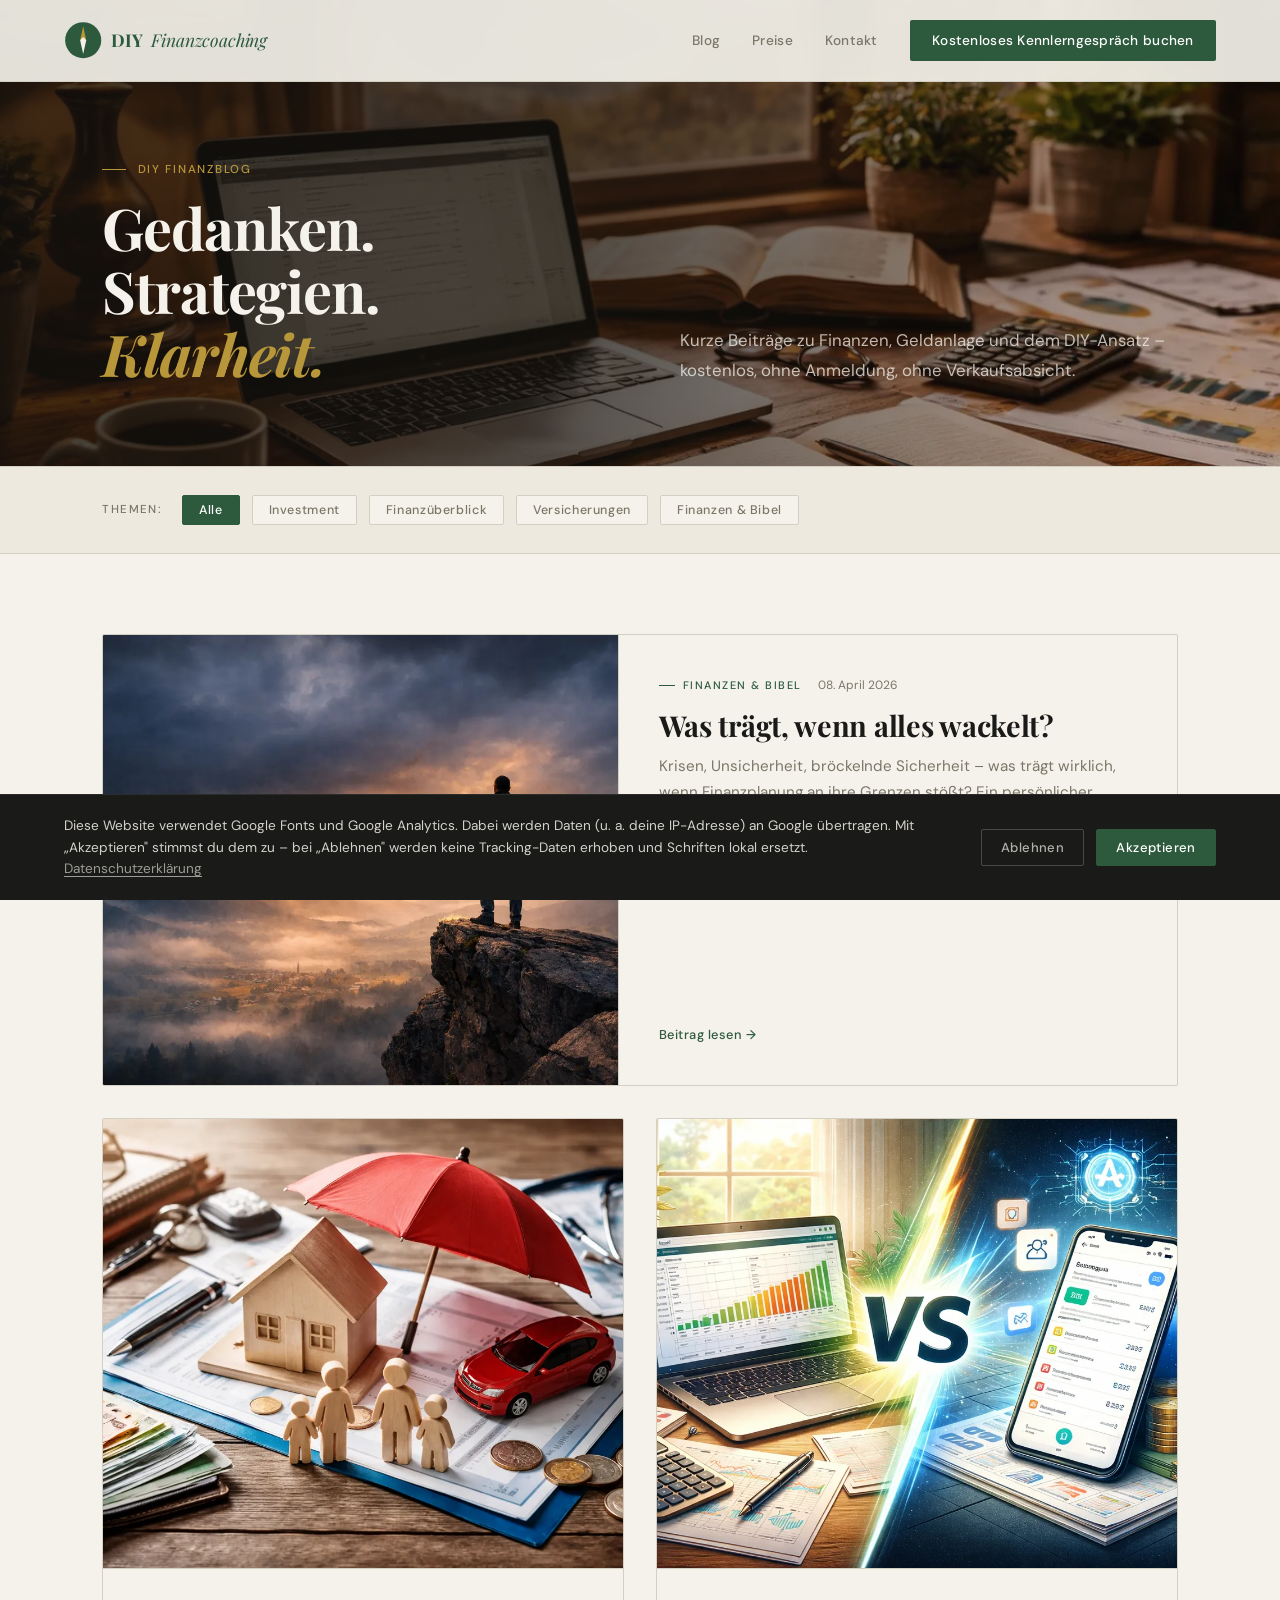
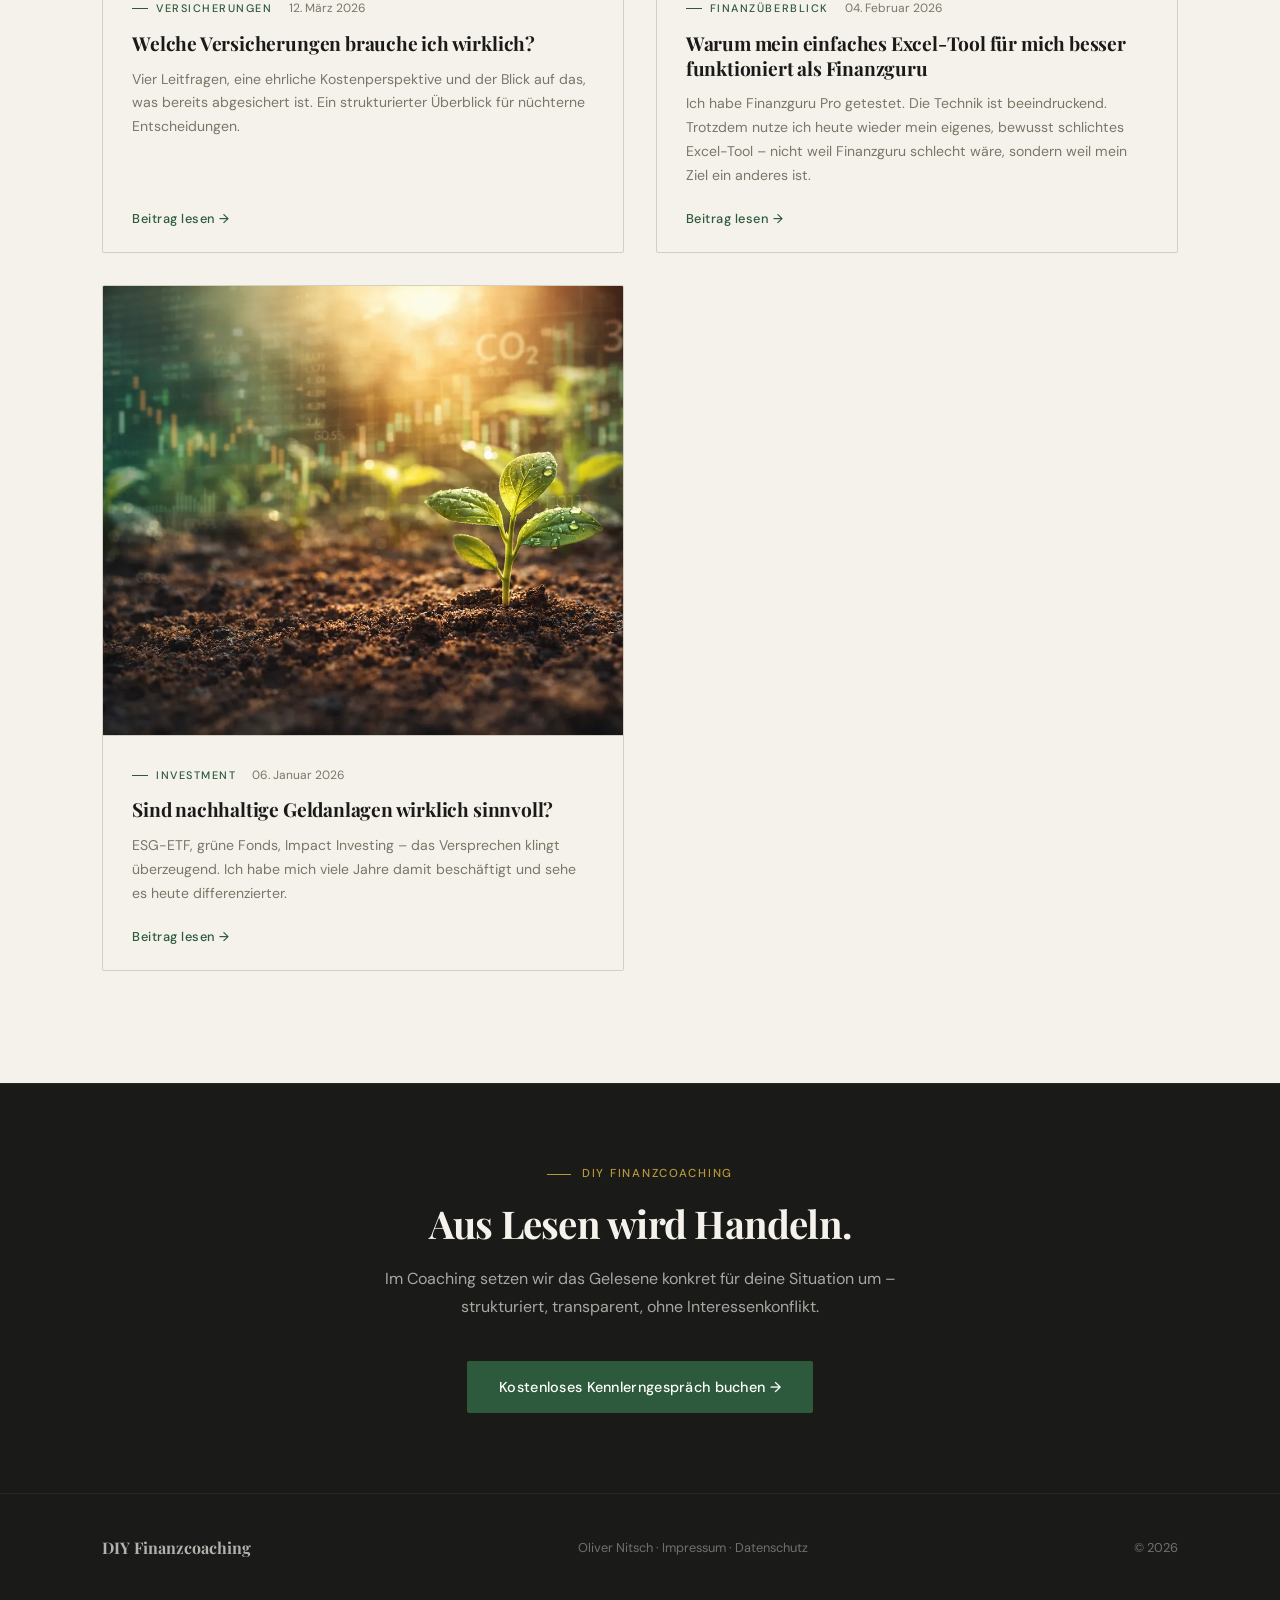
==== commit 80e45f3d: "Nav: Preise-Link ergänzt (#pricing) https://claude.ai/code/session_01SW8rrbf2dpoQeZtZGFd6Zm" ====
--- a/blog/index.html
+++ b/blog/index.html
@@ -30,6 +30,7 @@
 <a class="nav-logo" href="../"><svg class="nav-logo-mark" viewBox="0 0 100 100" aria-hidden="true"><circle cx="50" cy="50" r="47" fill="#2d5a3d"/><polygon points="50,14 58,50 50,58 42,50" fill="#b8973a"/><polygon points="50,86 42,50 50,42 58,50" fill="#f5f2eb"/><circle cx="50" cy="50" r="5" fill="#f5f2eb"/></svg>DIY <span>Finanzcoaching</span></a>
   <div class="nav-links">
     <a class="nav-link" href="../blog/">Blog</a>
+    <a class="nav-link" href="../#pricing">Preise</a>
     <a class="nav-link" href="../#contact">Kontakt</a>
   </div>
   <a class="nav-cta" href="https://calendly.com/diy-finanzcoaching-nitsch/neues-meeting" rel="noopener noreferrer">Kostenloses Kennlerngespräch buchen</a>
--- a/style.css
+++ b/style.css
@@ -68,13 +68,13 @@
 }
 
 .nav-logo-mark {
-  width: 1.7rem;
-  height: 1.7rem;
+  width: 2.4rem;
+  height: 2.4rem;
   flex-shrink: 0;
   display: block;
 }
 
-.nav-logo span { color: var(--ink); font-weight: 400; font-style: italic; }
+.nav-logo span { color: var(--accent); font-weight: 400; font-style: italic; }
 
 .nav-links {
   display: flex;
@@ -290,15 +290,6 @@
   z-index: 1;
 }
 
-.hero-right::after {
-  content: '';
-  position: absolute;
-  inset: 0;
-  background: rgba(245, 242, 235, 0.04);
-  pointer-events: none;
-  z-index: 1;
-}
-
 .stat-card {
   position: relative;
   z-index: 2;
@@ -471,6 +462,75 @@
   color: var(--accent);
   font-weight: 500;
 }
+
+/* ── HERO TOPICS CARD ── */
+.hero-topics-card {
+  position: relative;
+  z-index: 2;
+  background: rgba(245, 242, 235, 0.10);
+  border: 1px solid rgba(245, 242, 235, 0.18);
+  border-radius: 4px;
+  padding: 1.6rem 2rem;
+  max-width: 360px;
+  width: 100%;
+  backdrop-filter: blur(8px);
+}
+
+.hero-topics-label {
+  font-size: 0.72rem;
+  letter-spacing: 0.14em;
+  text-transform: uppercase;
+  color: rgba(245, 242, 235, 0.55);
+  margin-bottom: 1.4rem;
+  font-weight: 500;
+}
+
+.hero-topics-list {
+  list-style: none;
+  margin: 0;
+  padding: 0;
+  display: flex;
+  flex-direction: column;
+}
+
+.hero-topic-item {
+  display: flex;
+  align-items: flex-start;
+  gap: 0.75rem;
+  padding: 0.8rem 0.5rem 0.8rem 0;
+  border-bottom: 1px solid rgba(245, 242, 235, 0.10);
+}
+.hero-topic-item:last-child { border-bottom: none; }
+
+.hero-topic-icon {
+  font-size: 1.1rem;
+  flex-shrink: 0;
+  margin-top: 0.1rem;
+  width: 1.6rem;
+  text-align: center;
+}
+
+.hero-topic-title {
+  font-size: 0.9rem;
+  font-weight: 600;
+  color: var(--paper);
+  margin-bottom: 0.2rem;
+}
+
+.hero-topic-desc {
+  display: none;
+}
+
+.hero-topics-more {
+  display: inline-block;
+  margin-top: 1.4rem;
+  font-size: 0.8rem;
+  font-weight: 500;
+  color: var(--gold);
+  text-decoration: none;
+  letter-spacing: 0.03em;
+}
+.hero-topics-more:hover { color: var(--paper); }
 
 /* ── HERO TRUST COLUMN ── */
 .hero-trust {
@@ -1335,8 +1395,16 @@
   .nav-burger { display: flex; }
 
   .hero { grid-template-columns: 1fr; }
-  .hero-right { display: none; }
-  .hero-left { padding: 4rem 6vw; }
+  .hero-right {
+    border-left: none;
+    border-top: 1px solid rgba(255,255,255,0.1);
+    padding: 2rem 6vw 4rem;
+    display: flex;
+    justify-content: flex-start;
+    align-items: flex-start;
+  }
+  .hero-topics-card { max-width: 100%; }
+  .hero-left { padding: 4rem 6vw 2rem; }
   .problem, .topics-intro, .about, .pricing-layout, .cost-layout {
     grid-template-columns: 1fr;
     gap: 2.5rem;
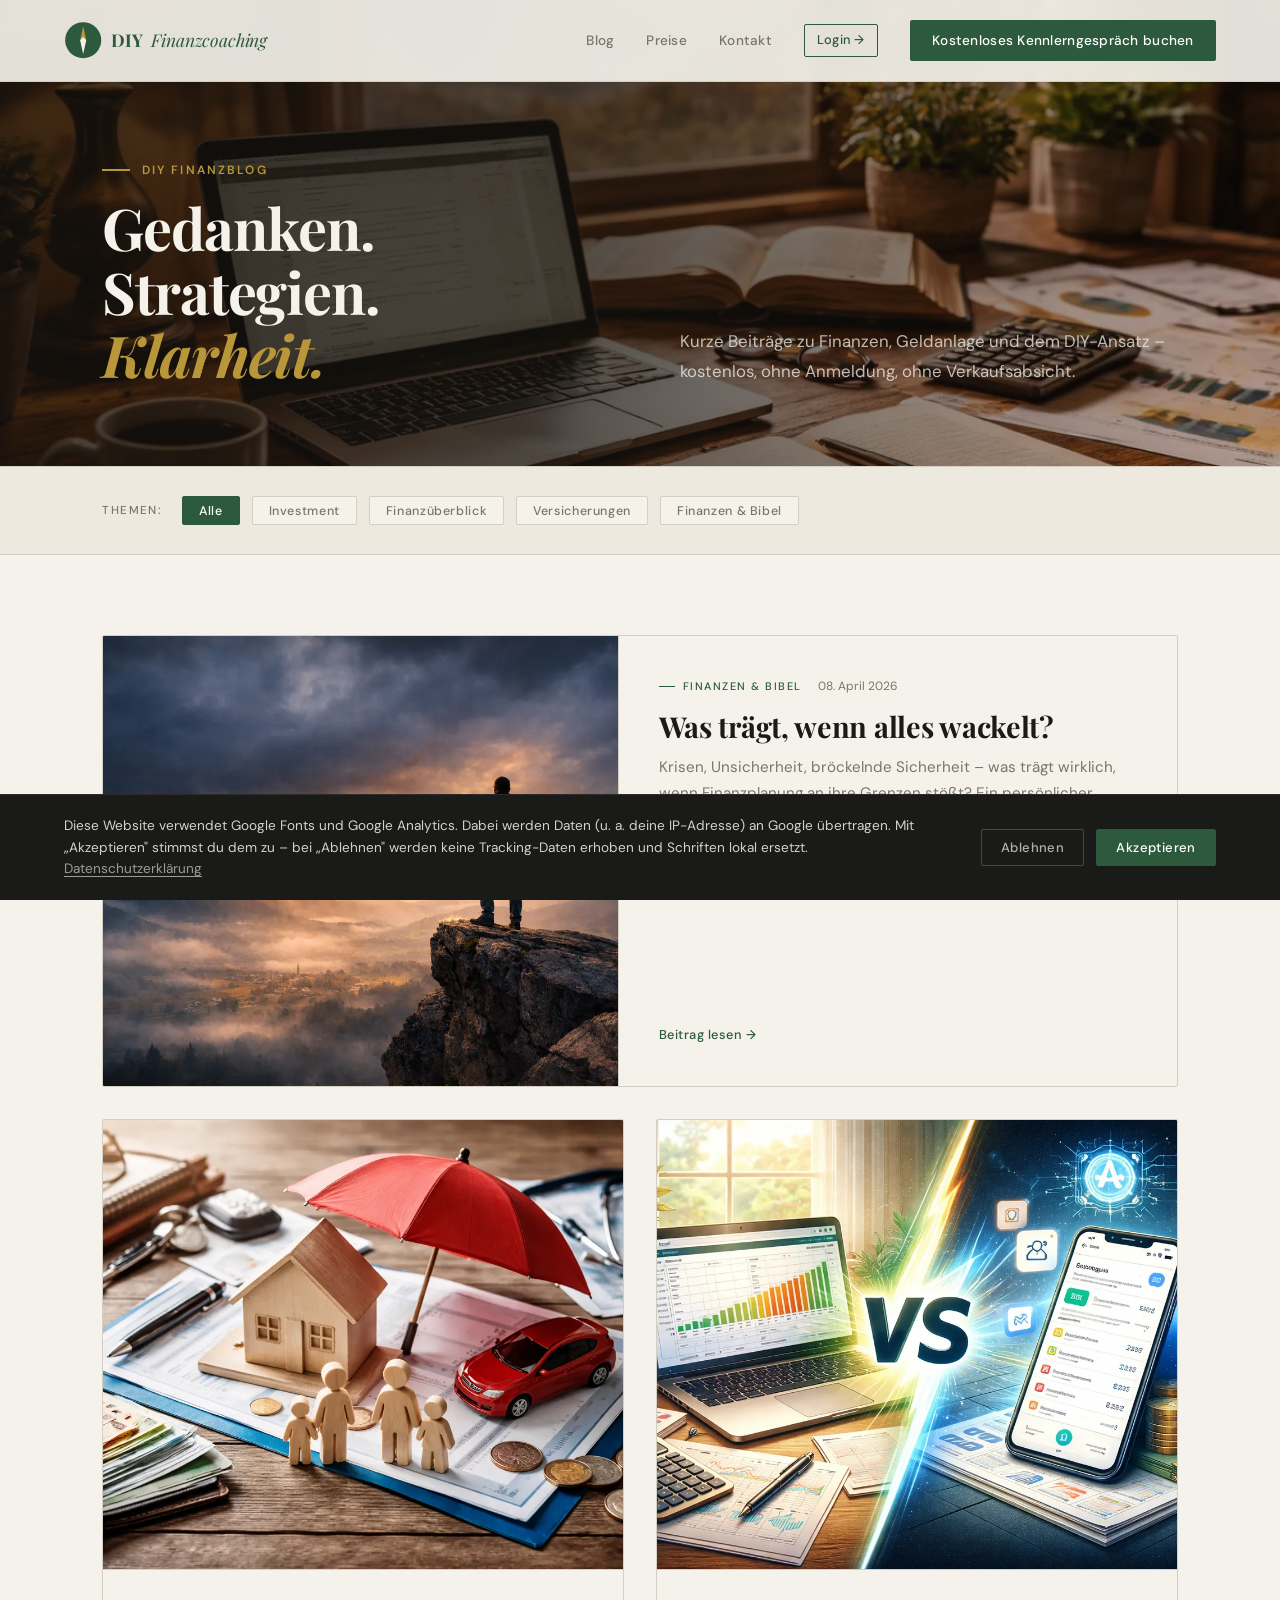
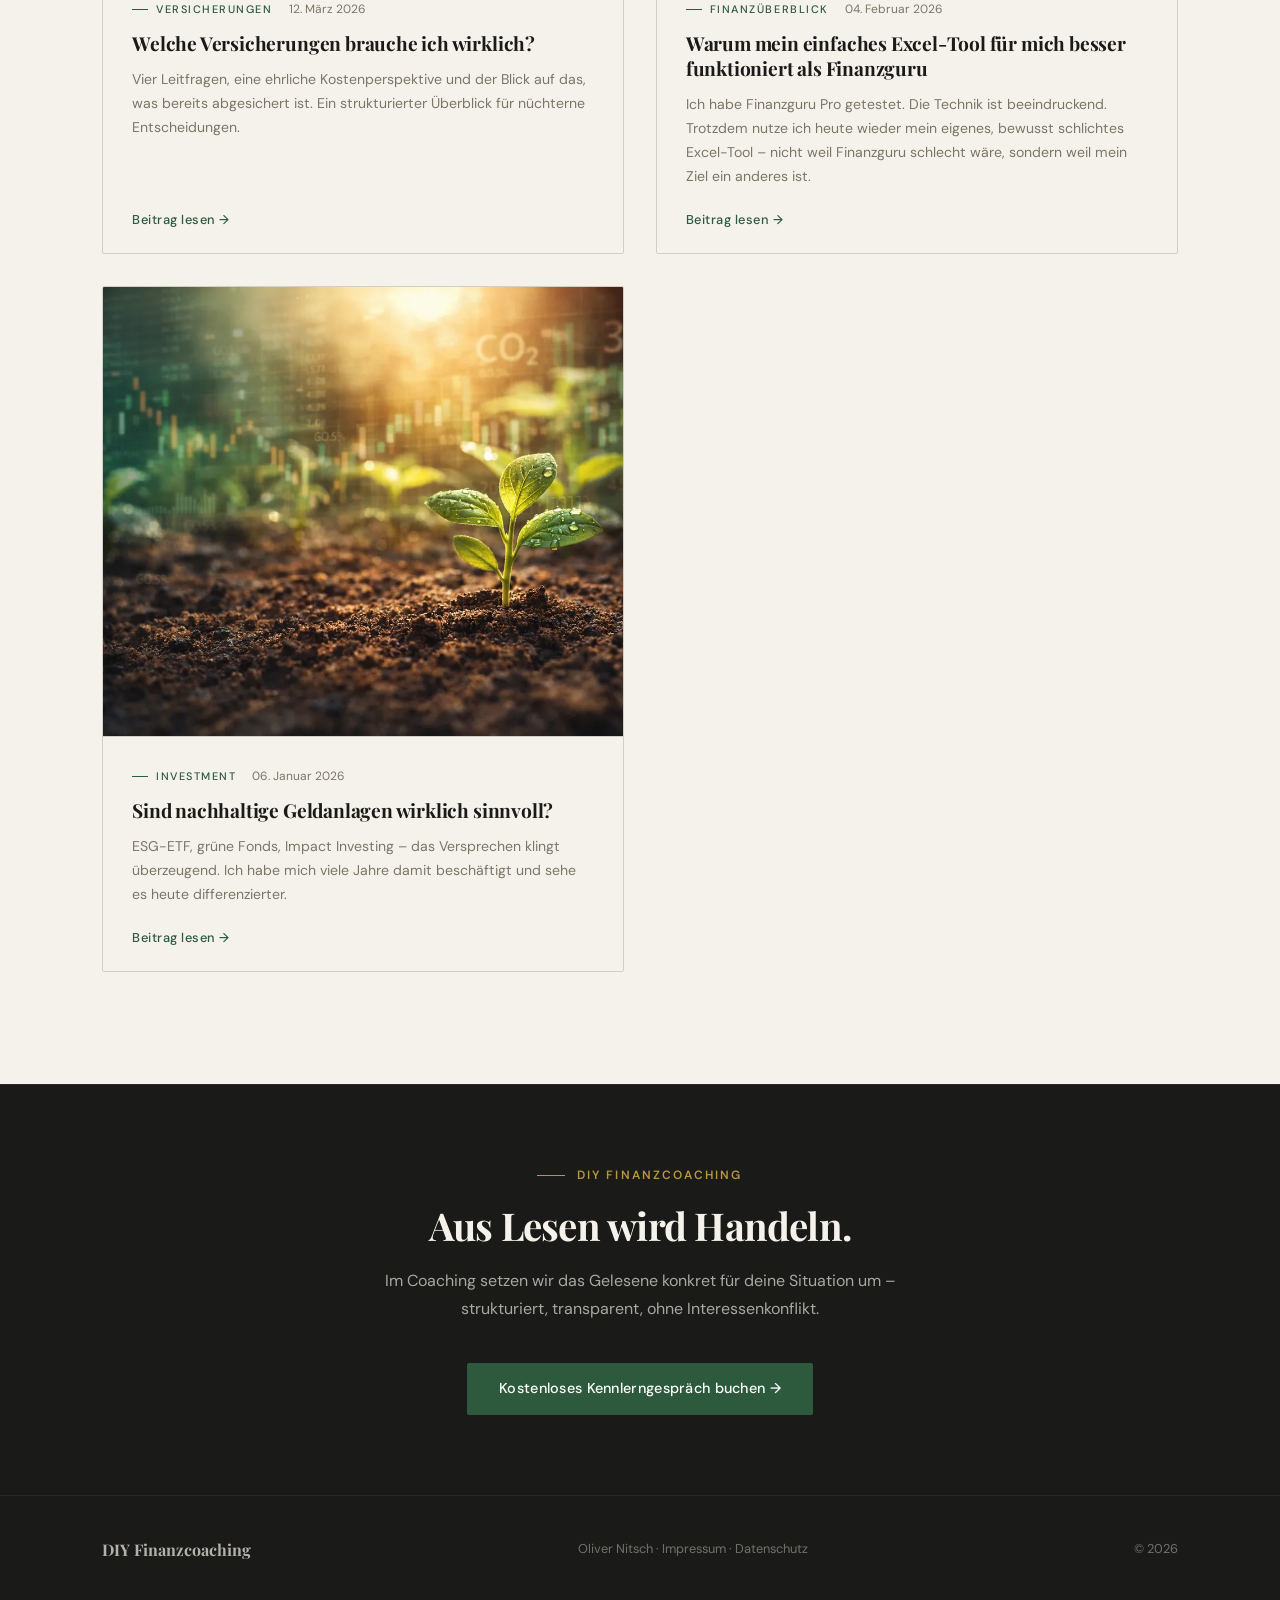
==== commit fbbcfed8: "Nav: Login-Button für Mitgliederbereich ergänzt (Desktop + Mobil) https://claude.ai/code/session_01S" ====
--- a/blog/index.html
+++ b/blog/index.html
@@ -32,6 +32,7 @@
     <a class="nav-link" href="../blog/">Blog</a>
     <a class="nav-link" href="../#pricing">Preise</a>
     <a class="nav-link" href="../#contact">Kontakt</a>
+    <a class="nav-link nav-link--login" href="https://app.diy-finanzcoaching.de" rel="noopener noreferrer">Login →</a>
   </div>
   <a class="nav-cta" href="https://calendly.com/diy-finanzcoaching-nitsch/neues-meeting" rel="noopener noreferrer">Kostenloses Kennlerngespräch buchen</a>
   <button class="nav-burger" aria-label="Menü öffnen">
--- a/style.css
+++ b/style.css
@@ -105,6 +105,16 @@
 
 .nav-link:hover { color: var(--accent); }
 .nav-link:hover::after { width: 100%; }
+
+.nav-link--login {
+  color: var(--accent);
+  border: 1px solid var(--accent);
+  border-radius: 2px;
+  padding: 0.3rem 0.75rem;
+  font-size: 0.8rem;
+}
+.nav-link--login:hover { background: rgba(45,90,61,0.07); }
+.nav-link--login::after { display: none; }
 
 .nav-cta {
   background: var(--accent);
@@ -259,13 +269,7 @@
   z-index: 1;
 }
 
-/* Textfarben für dunklen Hintergrund */
-.hero .hero-eyebrow { color: var(--gold); }
-.hero .hero-eyebrow::before { background: var(--gold); }
-.hero h1 { color: var(--paper); }
-.hero h1 em { color: var(--gold); }
-.hero .hero-lead { color: rgba(245, 242, 235, 0.75); }
-
+/* Textfarben für dunklen Hintergrund (siehe auch Basis-Regeln unten) */
 .hero .btn-secondary {
   color: var(--paper);
   border-color: rgba(245, 242, 235, 0.35);
@@ -317,7 +321,7 @@
   font-weight: 500;
   letter-spacing: 0.15em;
   text-transform: uppercase;
-  color: var(--accent);
+  color: var(--gold);
   margin-bottom: 1.8rem;
   opacity: 0;
   animation: fadeUp 0.7s 0.2s forwards;
@@ -328,7 +332,7 @@
   display: block;
   width: 28px;
   height: 1px;
-  background: var(--accent);
+  background: var(--gold);
 }
 
 .hero h1 {
@@ -338,6 +342,7 @@
   line-height: 1.1;
   letter-spacing: -0.02em;
   margin-bottom: 1.6rem;
+  color: var(--paper);
   opacity: 0;
   animation: fadeUp 0.8s 0.35s forwards;
 }
@@ -349,7 +354,7 @@
 
 .hero-lead {
   font-size: 1.05rem;
-  color: var(--muted);
+  color: rgba(245, 242, 235, 0.75);
   max-width: 44ch;
   margin-bottom: 2.5rem;
   opacity: 0;
@@ -619,11 +624,11 @@
 section { padding: 7rem 8vw; }
 
 .section-label {
-  font-size: 0.72rem;
-  letter-spacing: 0.15em;
+  font-size: 0.75rem;
+  letter-spacing: 0.18em;
   text-transform: uppercase;
   color: var(--accent);
-  font-weight: 500;
+  font-weight: 600;
   margin-bottom: 1rem;
   display: flex;
   align-items: center;
@@ -632,8 +637,8 @@
 .section-label::before {
   content: '';
   display: block;
-  width: 24px;
-  height: 1px;
+  width: 28px;
+  height: 1.5px;
   background: var(--accent);
 }
 
@@ -1079,6 +1084,7 @@
   align-items: flex-start;
   gap: 1.5rem;
 }
+.blog-content .section-label { margin-bottom: 0; }
 
 /* ── PRICING ── */
 .pricing { background: var(--cream); }
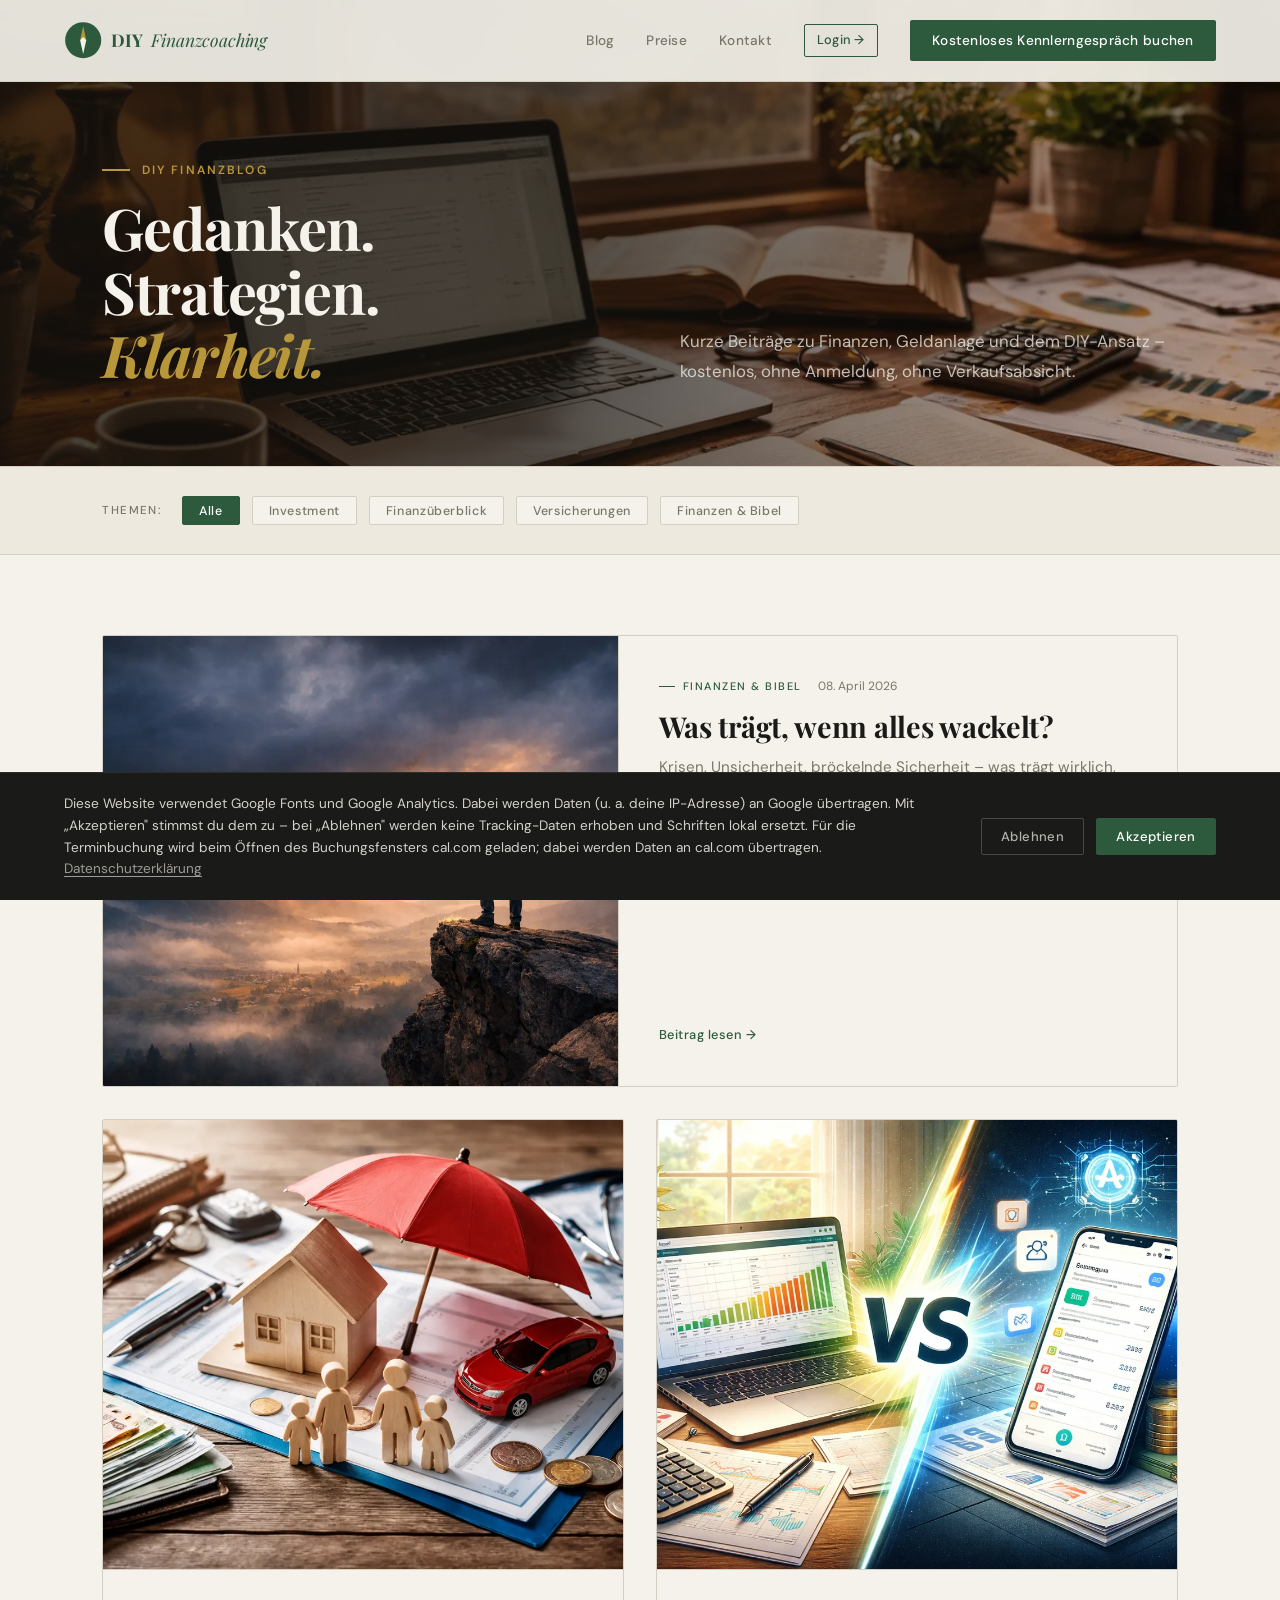
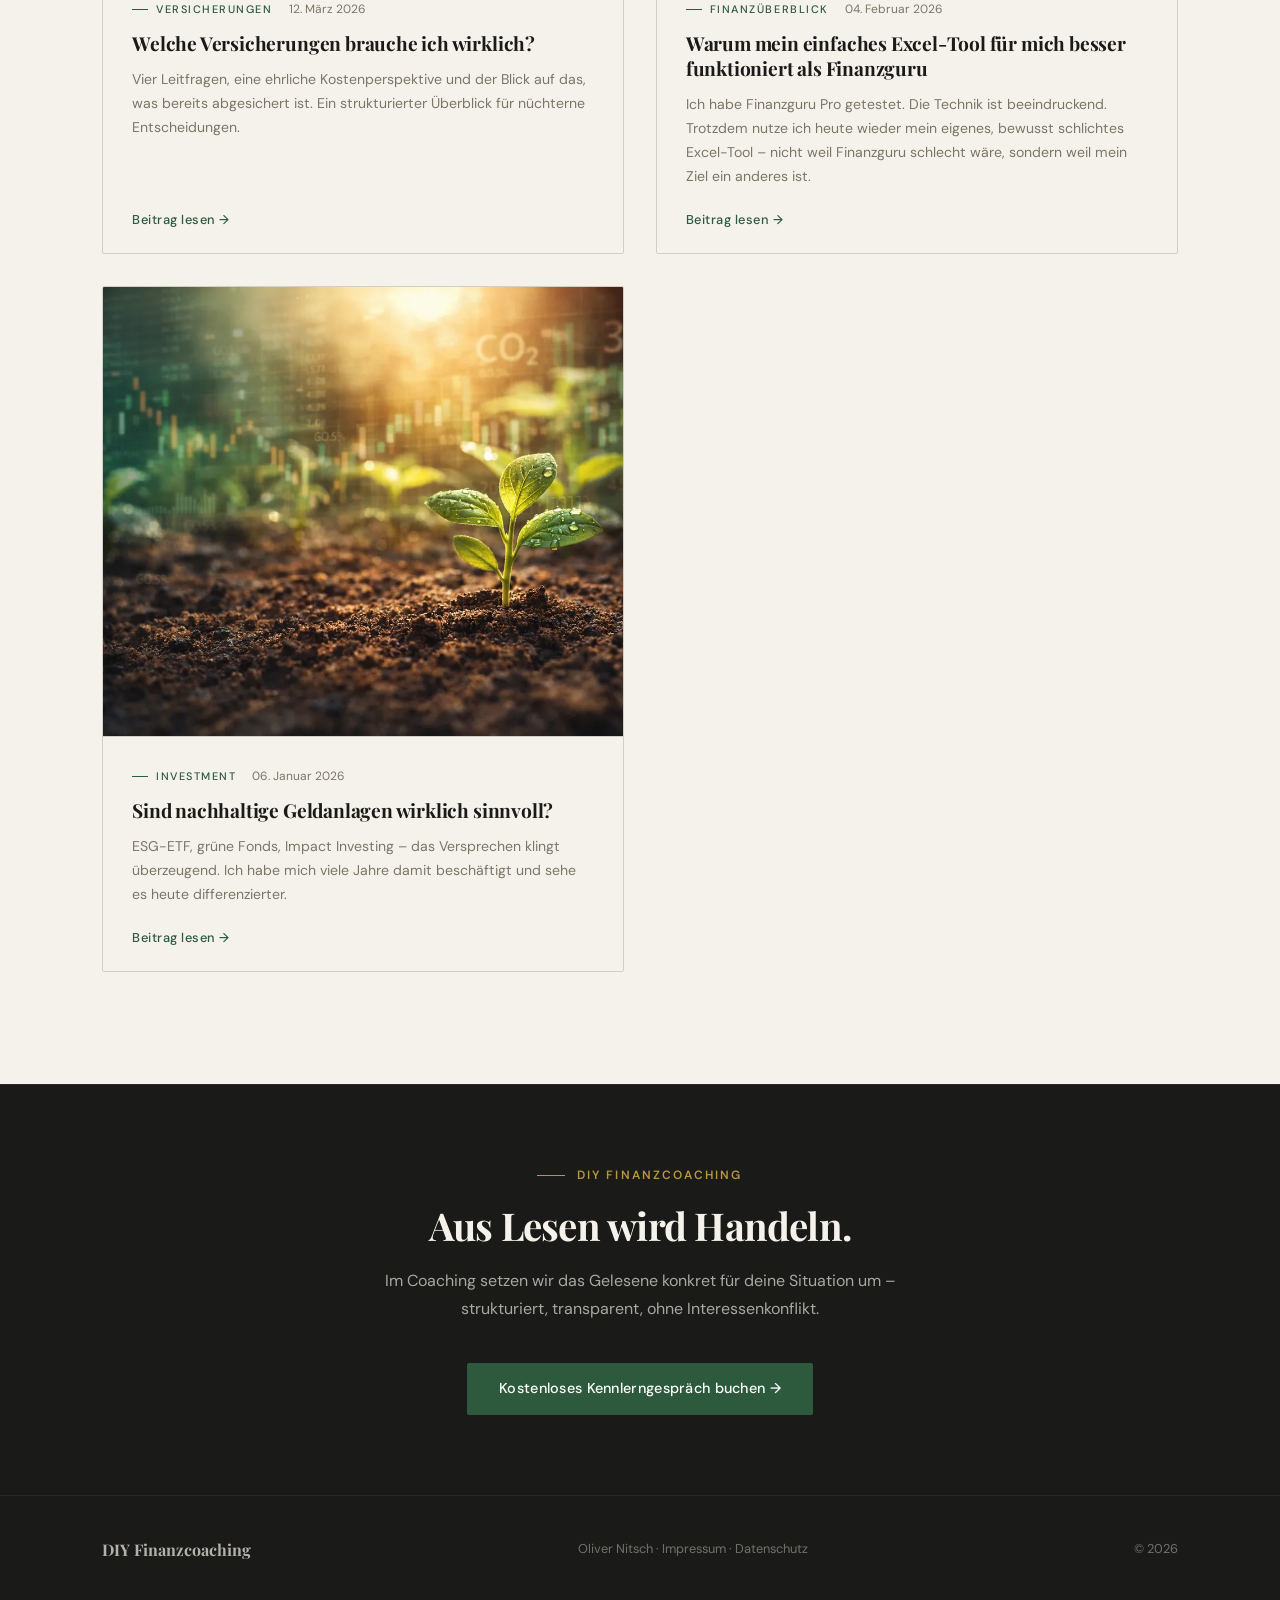
==== commit 1af7a6c0: "Doppel-Modal beheben: cal.com-Eigen-Popup unterdrücken Die Buchungslinks trugen data-cal-link, wodur" ====
--- a/blog/index.html
+++ b/blog/index.html
@@ -32,9 +32,9 @@
     <a class="nav-link" href="../blog/">Blog</a>
     <a class="nav-link" href="../#pricing">Preise</a>
     <a class="nav-link" href="../#contact">Kontakt</a>
-    <a class="nav-link nav-link--login" href="https://app.diy-finanzcoaching.de" rel="noopener noreferrer">Login →</a>
+    <a class="nav-link nav-link--login" href="https://app.diy-finanzcoaching.de/dashboard" rel="noopener noreferrer">Login →</a>
   </div>
-  <a class="nav-cta" href="https://calendly.com/diy-finanzcoaching-nitsch/neues-meeting" rel="noopener noreferrer">Kostenloses Kennlerngespräch buchen</a>
+  <a class="nav-cta" href="https://app.cal.com/diy-finanzcoaching-oliver-nitsch" data-cal-book rel="noopener noreferrer">Kostenloses Kennlerngespräch buchen</a>
   <button class="nav-burger" aria-label="Menü öffnen">
     <span></span>
     <span></span>
@@ -159,7 +159,7 @@
   <div class="section-label">DIY Finanzcoaching</div>
   <h2>Aus Lesen wird Handeln.</h2>
   <p>Im Coaching setzen wir das Gelesene konkret für deine Situation um – strukturiert, transparent, ohne Interessenkonflikt.</p>
-  <a href="https://calendly.com/diy-finanzcoaching-nitsch/neues-meeting" rel="noopener noreferrer" class="btn-primary">Kostenloses Kennlerngespräch buchen →</a>
+  <a href="https://app.cal.com/diy-finanzcoaching-oliver-nitsch" data-cal-book rel="noopener noreferrer" class="btn-primary">Kostenloses Kennlerngespräch buchen →</a>
 </section>
 
 </main>
--- a/style.css
+++ b/style.css
@@ -2627,3 +2627,109 @@
   .principle-membership { margin-left: 0; }
   .principle-goal { padding: 2rem 1.75rem; }
 }
+
+/* ============================================================
+   CAL.COM BUCHUNGS-OVERLAY
+   ============================================================ */
+.cal-overlay {
+  position: fixed;
+  inset: 0;
+  z-index: 10000;
+  display: flex;
+  align-items: center;
+  justify-content: center;
+  padding: 1.5rem;
+  opacity: 0;
+  visibility: hidden;
+  pointer-events: none;
+  transition: opacity 0.25s ease, visibility 0.25s ease;
+}
+
+.cal-overlay--open {
+  opacity: 1;
+  visibility: visible;
+  pointer-events: auto;
+}
+
+.cal-overlay__backdrop {
+  position: absolute;
+  inset: 0;
+  background: rgba(26, 26, 24, 0.55);
+  backdrop-filter: blur(3px);
+  -webkit-backdrop-filter: blur(3px);
+}
+
+.cal-overlay__dialog {
+  position: relative;
+  display: flex;
+  flex-direction: column;
+  width: min(94vw, 1040px);
+  height: min(90vh, 880px);
+  background: #fff;
+  border: 1px solid var(--border);
+  border-radius: 6px;
+  box-shadow: 0 24px 60px rgba(26, 26, 24, 0.28);
+  overflow: hidden;
+  transform: translateY(12px) scale(0.99);
+  transition: transform 0.25s ease;
+}
+
+.cal-overlay--open .cal-overlay__dialog {
+  transform: translateY(0) scale(1);
+}
+
+.cal-overlay__close {
+  position: absolute;
+  top: 0.75rem;
+  right: 0.75rem;
+  z-index: 2;
+  width: 38px;
+  height: 38px;
+  display: flex;
+  align-items: center;
+  justify-content: center;
+  font-size: 1.6rem;
+  line-height: 1;
+  color: var(--ink);
+  background: var(--paper);
+  border: 1px solid var(--border);
+  border-radius: 50%;
+  cursor: pointer;
+  transition: background 0.15s ease, color 0.15s ease, border-color 0.15s ease;
+}
+
+.cal-overlay__close:hover {
+  background: var(--accent);
+  border-color: var(--accent);
+  color: var(--paper);
+}
+
+.cal-overlay__body {
+  flex: 1;
+  overflow: auto;
+  -webkit-overflow-scrolling: touch;
+}
+
+.cal-overlay__embed {
+  width: 100%;
+  height: 100%;
+  min-height: 100%;
+  overflow: hidden;
+}
+
+.cal-overlay__embed iframe {
+  width: 100%;
+  min-height: 100%;
+  border: 0;
+}
+
+@media (max-width: 640px) {
+  .cal-overlay { padding: 0; }
+  .cal-overlay__dialog {
+    width: 100vw;
+    height: 100vh;
+    height: 100dvh;
+    border: 0;
+    border-radius: 0;
+  }
+}
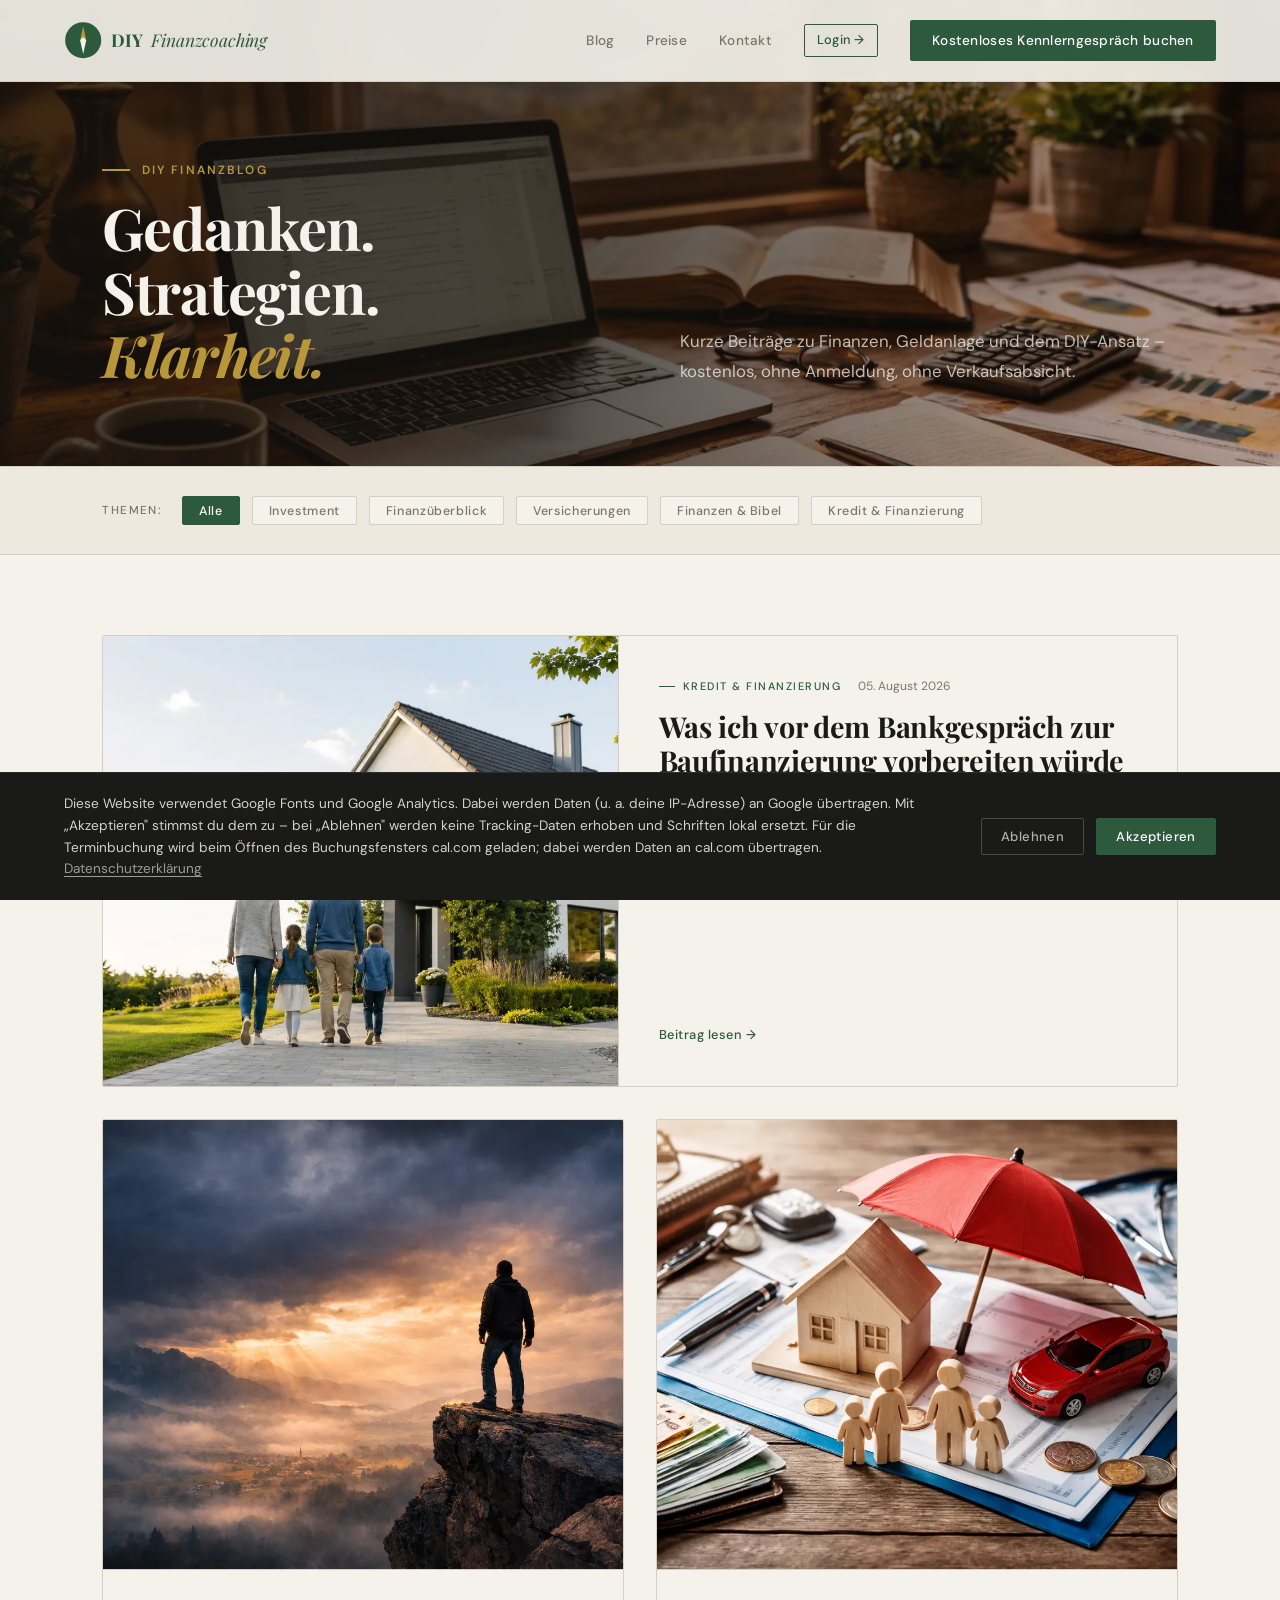
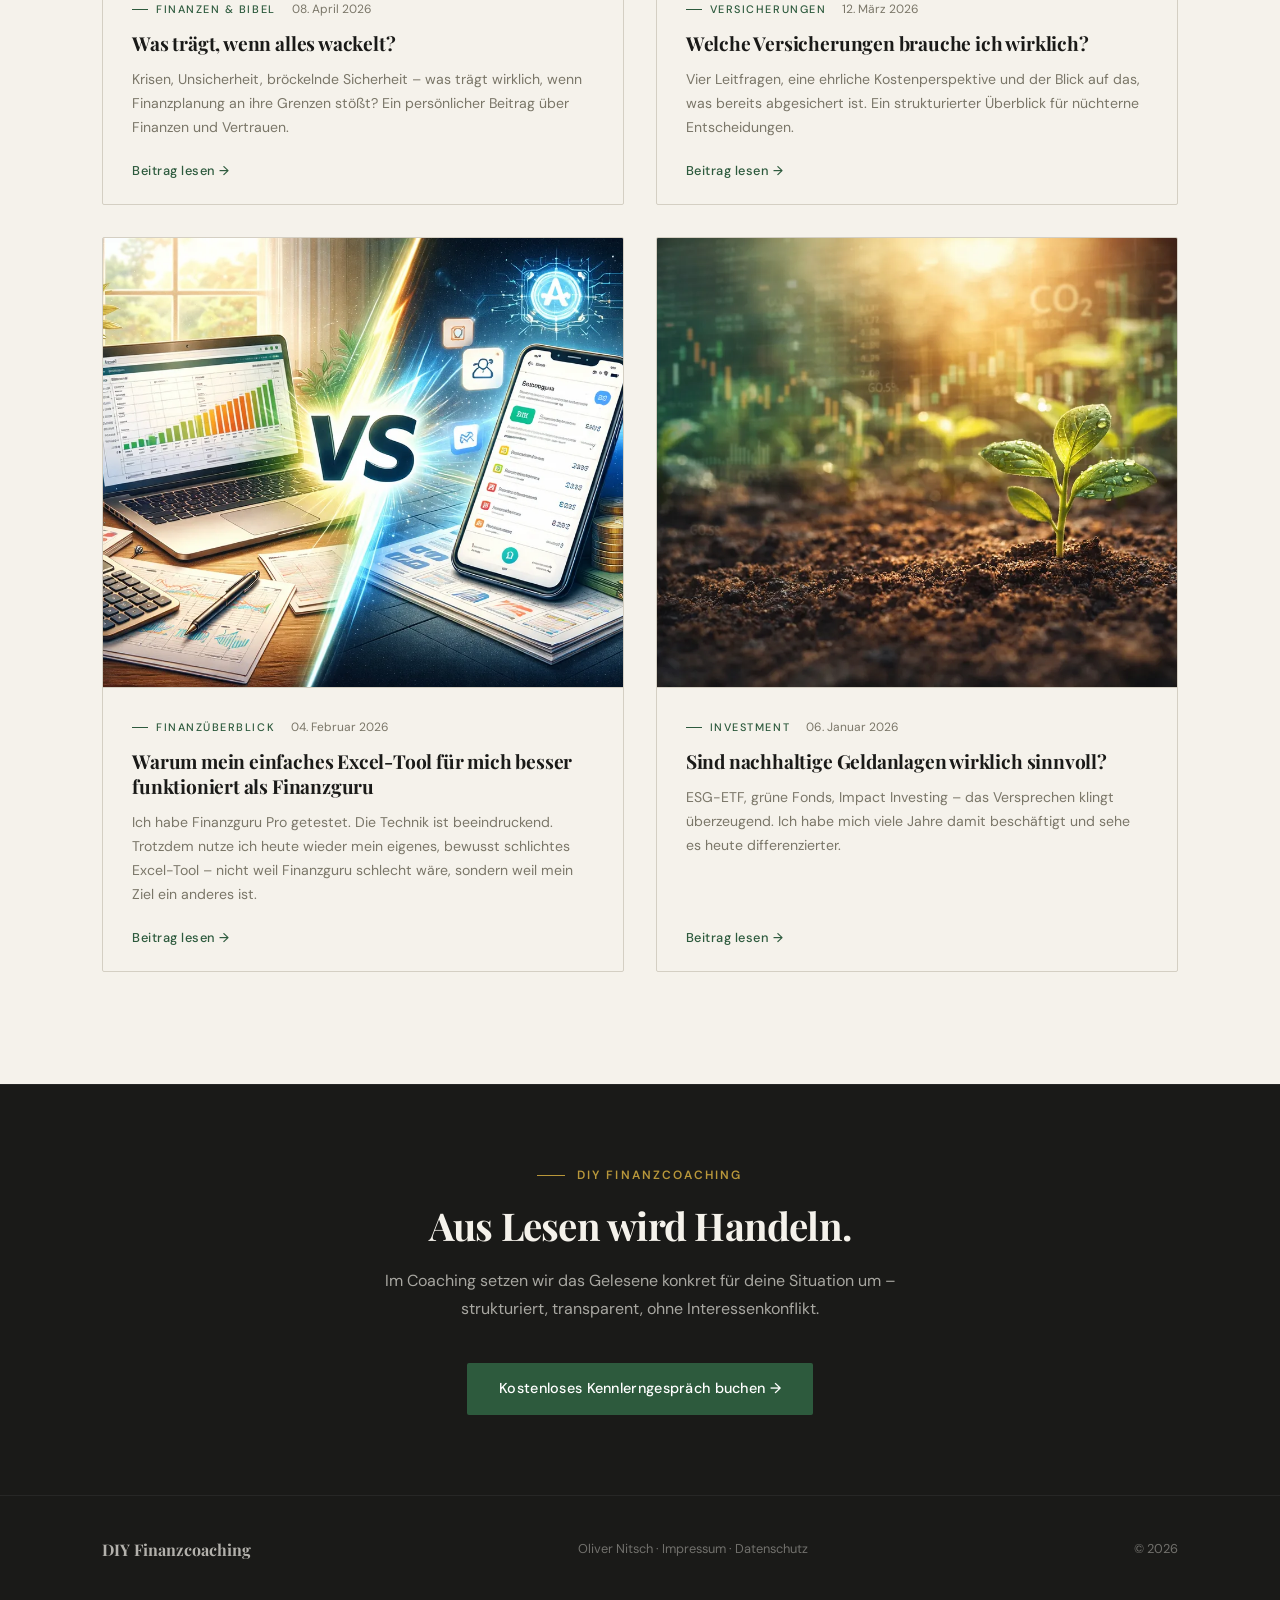
==== commit bc5aff2b: "Blogpost Baufinanzierung live schalten noindex entfernt, in blog/index.html als neuesten Featured-Po" ====
--- a/blog/index.html
+++ b/blog/index.html
@@ -61,14 +61,36 @@
   <button class="filter-btn" data-filter="Finanzüberblick">Finanzüberblick</button>
   <button class="filter-btn" data-filter="Versicherungen">Versicherungen</button>
   <button class="filter-btn" data-filter="Finanzen &amp; Bibel">Finanzen &amp; Bibel</button>
+  <button class="filter-btn" data-filter="Kredit &amp; Finanzierung">Kredit &amp; Finanzierung</button>
 </div>
 
 <!-- BLOG GRID -->
 <section class="blog-grid-section">
   <div class="blog-grid">
 
-    <!-- POST 4 – featured (neuester Beitrag) -->
-    <a class="blog-card featured reveal" href="was-traegt-wenn-alles-wackelt/" data-category="Finanzen &amp; Bibel">
+    <!-- POST 5 – featured (neuester Beitrag) -->
+    <a class="blog-card featured reveal" href="vorbereitung-bankgespraech-baufinanzierung/" data-category="Kredit &amp; Finanzierung">
+      <img
+        class="blog-card-img"
+        src="vorbereitung-bankgespraech-baufinanzierung/banner.webp"
+        alt="Was ich vor dem Bankgespräch zur Baufinanzierung vorbereiten würde"
+        loading="lazy"
+        width="800"
+        height="450"
+      >
+      <div class="blog-card-body">
+        <div class="blog-card-meta">
+          <span class="blog-card-category">Kredit &amp; Finanzierung</span>
+          <time class="blog-card-date" datetime="2026-08-05">05. August 2026</time>
+        </div>
+        <h2 class="blog-card-title">Was ich vor dem Bankgespräch zur Baufinanzierung vorbereiten würde</h2>
+        <p class="blog-card-excerpt">Fünf Zahlen, die man vor dem Finanzierungsgespräch selbst kennen sollte – und warum ich beim Bausparvertrag skeptisch bin.</p>
+        <span class="blog-card-link">Beitrag lesen →</span>
+      </div>
+    </a>
+
+    <!-- POST 4 -->
+    <a class="blog-card reveal" href="was-traegt-wenn-alles-wackelt/" data-category="Finanzen &amp; Bibel">
       <img
         class="blog-card-img"
         src="was-traegt-wenn-alles-wackelt/banner.webp"
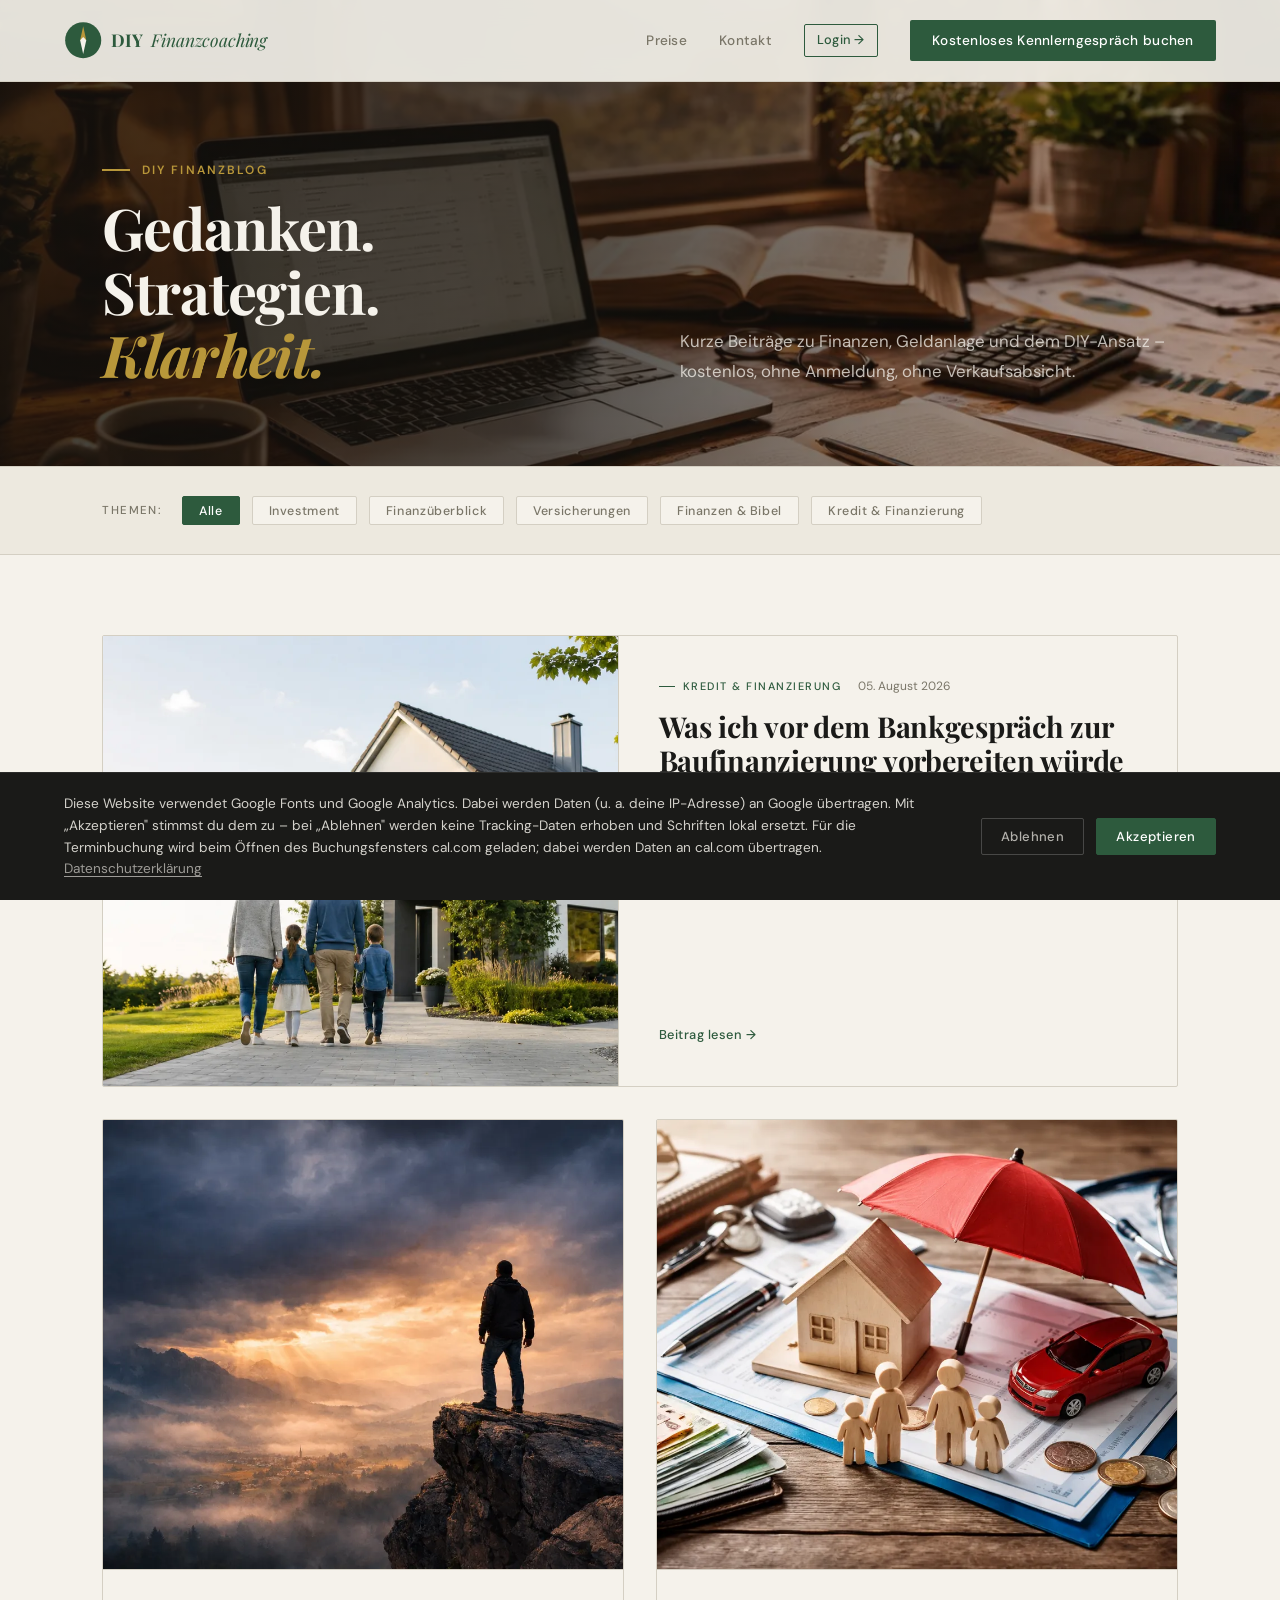
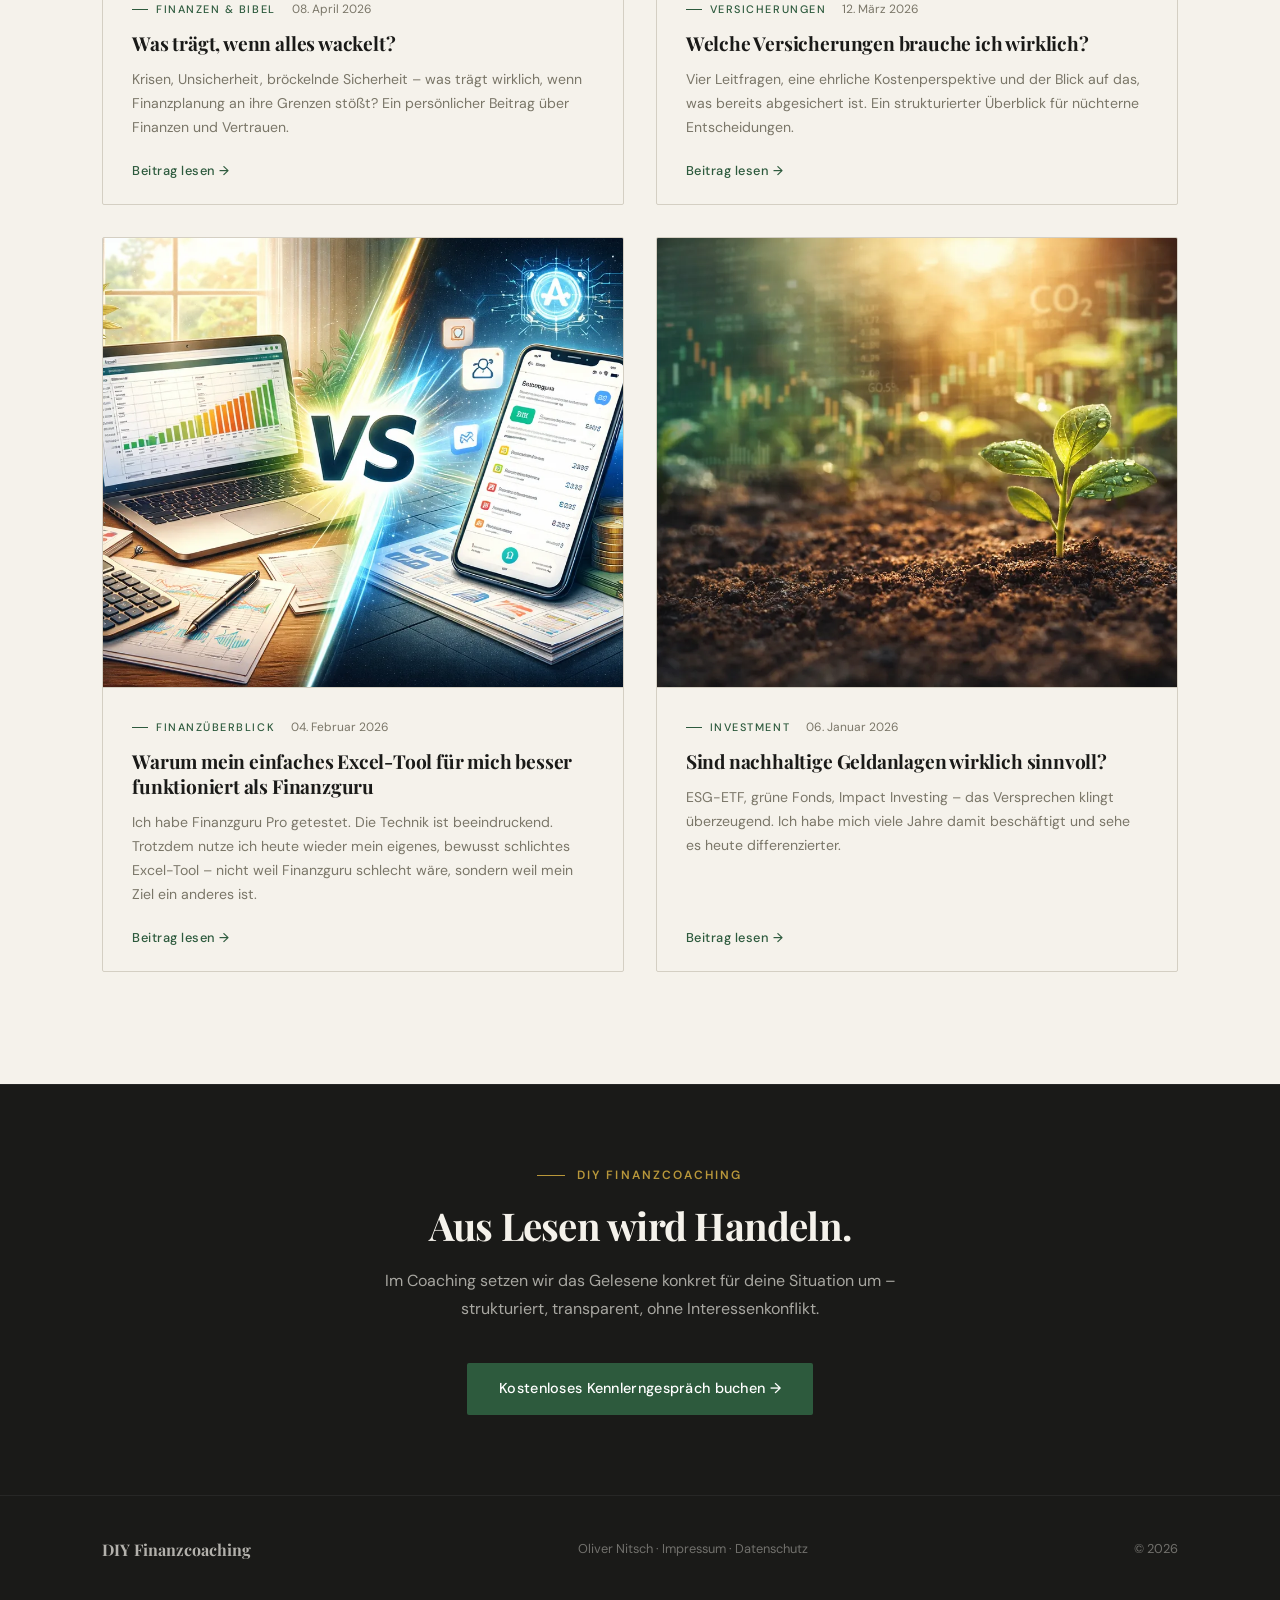
==== commit c32b4645: "Blog aus Menü und Startseite entfernen Blog dient künftig nur noch als externe Landingpage, nicht me" ====
--- a/blog/index.html
+++ b/blog/index.html
@@ -29,7 +29,6 @@
 <nav>
 <a class="nav-logo" href="../"><svg class="nav-logo-mark" viewBox="0 0 100 100" aria-hidden="true"><circle cx="50" cy="50" r="47" fill="#2d5a3d"/><polygon points="50,14 58,50 50,58 42,50" fill="#b8973a"/><polygon points="50,86 42,50 50,42 58,50" fill="#f5f2eb"/><circle cx="50" cy="50" r="5" fill="#f5f2eb"/></svg>DIY <span>Finanzcoaching</span></a>
   <div class="nav-links">
-    <a class="nav-link" href="../blog/">Blog</a>
     <a class="nav-link" href="../#pricing">Preise</a>
     <a class="nav-link" href="../#contact">Kontakt</a>
     <a class="nav-link nav-link--login" href="https://app.diy-finanzcoaching.de/dashboard" rel="noopener noreferrer">Login →</a>
